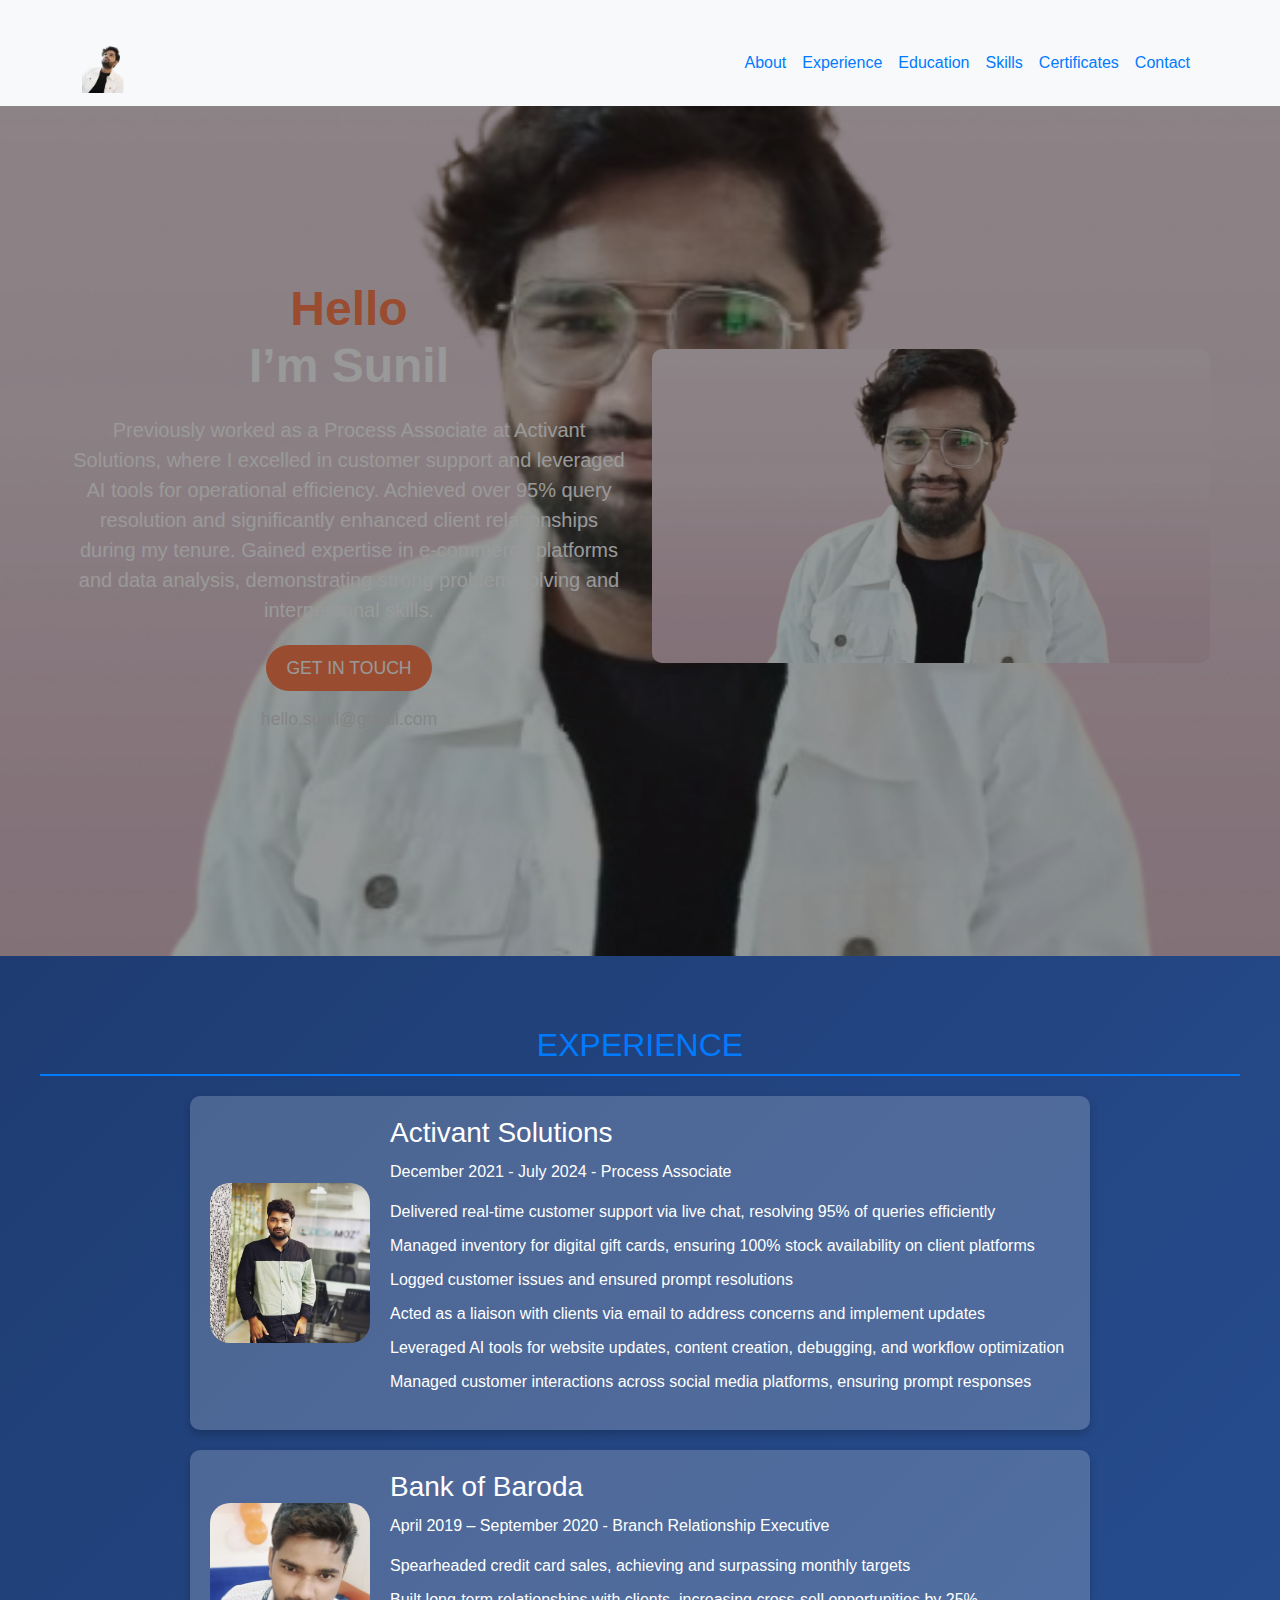
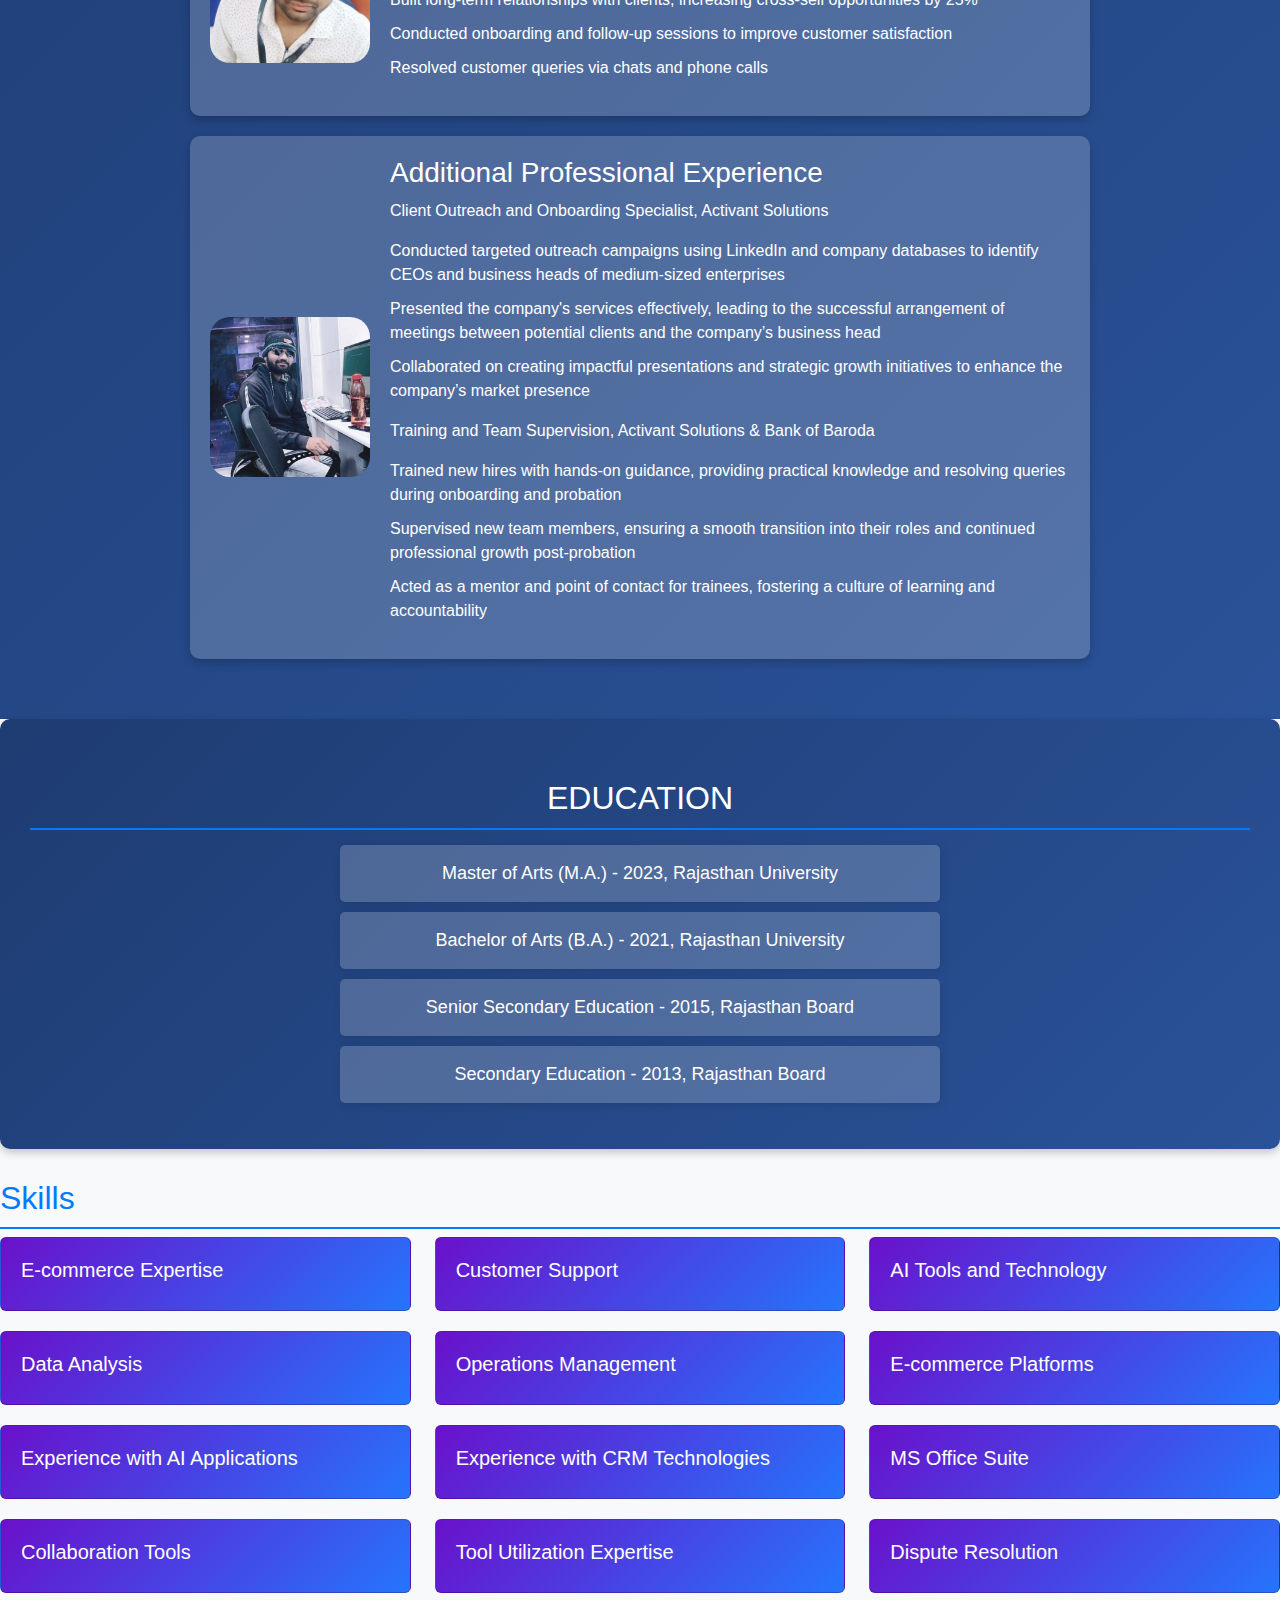
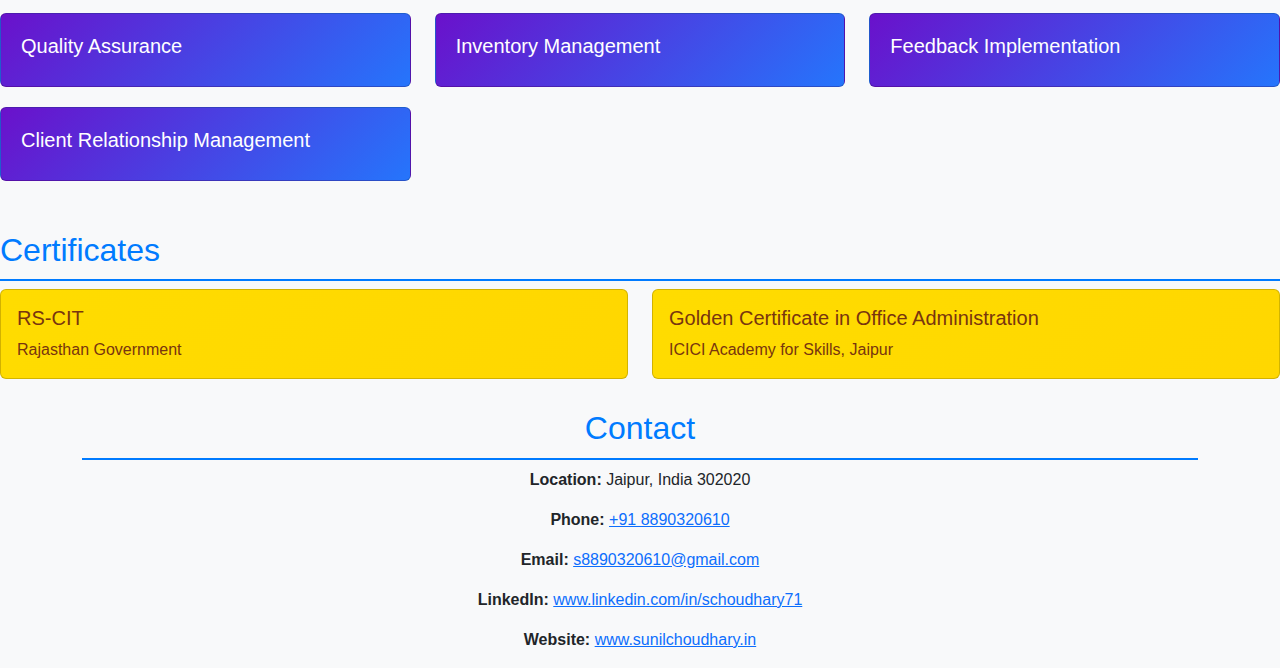
==== index.html @ ee16040c "Update index.html" ====
<!DOCTYPE html>
<html lang="en">
<head>
    <meta charset="UTF-8">
    <meta name="viewport" content="width=device-width, initial-scale=1.0">
    <title>Sunil Choudhary Portfolio</title>
     <link rel="shortcut icon" href="logo/profile-removebg-preview.png">
    <link href="https://cdn.jsdelivr.net/npm/bootstrap@5.1.3/dist/css/bootstrap.min.css" rel="stylesheet">
    <link rel="stylesheet" href="styles.css">
</head>
<body>
   <nav class="navbar navbar-expand-lg navbar-light bg-light fixed-top"> <div class="container"> 
       <a class="navbar-brand" href="#hero">
           <img src="logo/profile-removebg-preview.png" alt="Logo" width="50" height="50"></a>
       <button class="navbar-toggler" type="button" data-bs-toggle="collapse" data-bs-target="#navbarNav" aria-controls="navbarNav" aria-expanded="false" aria-label="Toggle navigation">
           <span class="navbar-toggler-icon"></span> </button>
       <div class="collapse navbar-collapse" id="navbarNav">
               <ul class="navbar-nav ms-auto"> 
               <li class="nav-item">
               <a class="nav-link" href="#hero">About</a></li> 
               <li class="nav-item">
                   <a class="nav-link" href="#experience">Experience</a></li> 
                   <li class="nav-item">
                       <a class="nav-link" href="#education">Education</a></li>
                   <li class="nav-item">
                   <a class="nav-link" href="#skills">Skills</a></li> 
                   <li class="nav-item"><a class="nav-link" href="#certificates">Certificates</a></li>
                   <li class="nav-item">
       <a class="nav-link" href="#contact">Contact</a></li> </ul> </div> </div> 
   </nav>
  <section id="hero" class="hero-section text-center">
    <div class="container-fluid hero-container">
        <div class="row align-items-center">
            <!-- Hero Text -->
            <div class="col-md-6 hero-text">
                <h1>Hello<br><span>I’m Sunil</span></h1>
                <p>
                    Previously worked as a Process Associate at Activant Solutions, where I excelled in customer support 
                    and leveraged AI tools for operational efficiency. Achieved over 95% query resolution and significantly 
                    enhanced client relationships during my tenure. Gained expertise in e-commerce platforms and data 
                    analysis, demonstrating strong problem-solving and interpersonal skills.
                </p>
                <a href="#contact" class="btn btn-primary">Get In Touch</a>
                <p class="hero-email">hello.sunil@gmail.com</p>
            </div>
            <!-- Hero Image -->
            <div class="col-md-6 hero-image">
                <img src="My Images/white_pressional__3_-changedbg.png" alt="Professional Image">
            </div>
        </div>
    </div>
</section>
      <section id="experience">
  <h2>Experience</h2>
  
  <div class="experience-item" id="experience-activant">
    <img src="My Images/deskmoz.jpg" alt="Activant Solutions" class="experience-img">
    <div class="experience-content">
      <h3>Activant Solutions</h3>
      <p>December 2021 - July 2024 - Process Associate</p>
      <ul>
        <li>Delivered real-time customer support via live chat, resolving 95% of queries efficiently</li>
        <li>Managed inventory for digital gift cards, ensuring 100% stock availability on client platforms</li>
        <li>Logged customer issues and ensured prompt resolutions</li>
        <li>Acted as a liaison with clients via email to address concerns and implement updates</li>
        <li>Leveraged AI tools for website updates, content creation, debugging, and workflow optimization</li>
        <li>Managed customer interactions across social media platforms, ensuring prompt responses</li>
      </ul>
    </div>
  </div>

  <div class="experience-item" id="experience-bob">
    <img src="My Images/Bob.jpg" alt="Bank of Baroda" class="experience-img">
    <div class="experience-content">
      <h3>Bank of Baroda</h3>
      <p>April 2019 – September 2020 - Branch Relationship Executive</p>
      <ul>
        <li>Spearheaded credit card sales, achieving and surpassing monthly targets</li>
        <li>Built long-term relationships with clients, increasing cross-sell opportunities by 25%</li>
        <li>Conducted onboarding and follow-up sessions to improve customer satisfaction</li>
        <li>Resolved customer queries via chats and phone calls</li>
      </ul>
    </div>
  </div>

  <div class="experience-item" id="experience-additional">
    <img src="My Images/bohemian.jpg" alt="Additional Professional Experience" class="experience-img">
    <div class="experience-content">
      <h3>Additional Professional Experience</h3>
      <p>Client Outreach and Onboarding Specialist, Activant Solutions</p>
      <ul>
        <li>Conducted targeted outreach campaigns using LinkedIn and company databases to identify CEOs and business heads of medium-sized enterprises</li>
        <li>Presented the company's services effectively, leading to the successful arrangement of meetings between potential clients and the company’s business head</li>
        <li>Collaborated on creating impactful presentations and strategic growth initiatives to enhance the company’s market presence</li>
      </ul>
      <p>Training and Team Supervision, Activant Solutions & Bank of Baroda</p>
      <ul>
        <li>Trained new hires with hands-on guidance, providing practical knowledge and resolving queries during onboarding and probation</li>
        <li>Supervised new team members, ensuring a smooth transition into their roles and continued professional growth post-probation</li>
        <li>Acted as a mentor and point of contact for trainees, fostering a culture of learning and accountability</li>
      </ul>
    </div>
  </div>

</section>

        <section id="education">
    <h2>Education</h2>
    <ul>
        <li>
            Master of Arts (M.A.) - 2023, Rajasthan University
            <span class="subjects">Subjects: English Literature</span>
        </li>
        <li>
            Bachelor of Arts (B.A.) - 2021, Rajasthan University
            <span class="subjects">Subjects: Political Science, Sociology, Philosophy</span>
        </li>
        <li>
            Senior Secondary Education - 2015, Rajasthan Board
            <span class="subjects">Subjects: History, Hindi Literature, Political Science</span>
        </li>
        <li>
            Secondary Education - 2013, Rajasthan Board
            <span class="subjects">Subjects: English Language, Hindi Language, English Grammar, Hindi Grammar, Sanskrit, Maths, Science, Political Science, Environmental Science</span>
        </li>
    </ul>
</section>

      <section id="skills">
    <h2>Skills</h2>
    <div class="row">
        <div class="col-lg-4 col-md-6 col-sm-12">
            <div class="card skill-card">
                <div class="card-body">
                    <h5 class="card-title">E-commerce Expertise</h5>
                    <p class="card-text">Experience optimizing product listings and handling transactions to boost sales and customer satisfaction.</p>
                </div>
            </div>
        </div>
        <div class="col-lg-4 col-md-6 col-sm-12">
            <div class="card skill-card">
                <div class="card-body">
                    <h5 class="card-title">Customer Support</h5>
                    <p class="card-text">Delivering real-time customer support via live chat, phone, and email, ensuring quick resolutions and high satisfaction.</p>
                </div>
            </div>
        </div>
        <div class="col-lg-4 col-md-6 col-sm-12">
            <div class="card skill-card">
                <div class="card-body">
                    <h5 class="card-title">AI Tools and Technology</h5>
                    <p class="card-text">Leveraging AI tools for website updates, content creation, debugging, and workflow optimization.</p>
                </div>
            </div>
        </div>
        <div class="col-lg-4 col-md-6 col-sm-12">
            <div class="card skill-card">
                <div class="card-body">
                    <h5 class="card-title">Data Analysis</h5>
                    <p class="card-text">Skilled in analyzing complex data sets to inform strategic decisions and optimize operations.</p>
                </div>
            </div>
        </div>
        <div class="col-lg-4 col-md-6 col-sm-12">
            <div class="card skill-card">
                <div class="card-body">
                    <h5 class="card-title">Operations Management</h5>
                    <p class="card-text">Expert in overseeing daily operations to ensure efficiency, quality, and compliance with standards.</p>
                </div>
            </div>
        </div>
        <div class="col-lg-4 col-md-6 col-sm-12">
            <div class="card skill-card">
                <div class="card-body">
                    <h5 class="card-title">E-commerce Platforms</h5>
                    <p class="card-text">Proficient in handling various e-commerce platforms and ensuring seamless online transactions.</p>
                </div>
            </div>
        </div>
        <div class="col-lg-4 col-md-6 col-sm-12">
            <div class="card skill-card">
                <div class="card-body">
                    <h5 class="card-title">Experience with AI Applications</h5>
                    <p class="card-text">Applying AI applications for improved efficiency in customer support and operations.</p>
                </div>
            </div>
        </div>
        <div class="col-lg-4 col-md-6 col-sm-12">
            <div class="card skill-card">
                <div class="card-body">
                    <h5 class="card-title">Experience with CRM Technologies</h5>
                    <p class="card-text">Managing customer relationships and tracking interactions using CRM software.</p>
                </div>
            </div>
        </div>
        <div class="col-lg-4 col-md-6 col-sm-12">
            <div class="card skill-card">
                <div class="card-body">
                    <h5 class="card-title">MS Office Suite</h5>
                    <p class="card-text">Proficient in Microsoft Office applications, including Excel, Word, PowerPoint, and Outlook.</p>
                </div>
            </div>
        </div>
        <div class="col-lg-4 col-md-6 col-sm-12">
            <div class="card skill-card">
                <div class="card-body">
                    <h5 class="card-title">Collaboration Tools</h5>
                    <p class="card-text">Experience using collaboration tools such as Slack, Microsoft Teams, and Google Workspace.</p>
                </div>
            </div>
        </div>
        <div class="col-lg-4 col-md-6 col-sm-12">
            <div class="card skill-card">
                <div class="card-body">
                    <h5 class="card-title">Tool Utilization Expertise</h5>
                    <p class="card-text">Adept at utilizing a variety of tools to streamline processes and improve productivity.</p>
                </div>
            </div>
        </div>
        <div class="col-lg-4 col-md-6 col-sm-12">
            <div class="card skill-card">
                <div class="card-body">
                    <h5 class="card-title">Dispute Resolution</h5>
                    <p class="card-text">Skilled in resolving disputes and ensuring customer satisfaction through effective communication and problem-solving.</p>
                </div>
            </div>
        </div>
        <div class="col-lg-4 col-md-6 col-sm-12">
            <div class="card skill-card">
                <div class="card-body">
                    <h5 class="card-title">Quality Assurance</h5>
                    <p class="card-text">Ensuring high quality in all deliverables and maintaining best-in-class standards.</p>
                </div>
            </div>
        </div>
        <div class="col-lg-4 col-md-6 col-sm-12">
            <div class="card skill-card">
                <div class="card-body">
                    <h5 class="card-title">Inventory Management</h5>
                    <p class="card-text">Managing inventory to ensure stock availability and efficient supply chain operation.</p>
                </div>
            </div>
        </div>
         <div class="col-lg-4 col-md-6 col-sm-12">
            <div class="card skill-card">
                <div class="card-body">
                    <h5 class="card-title">Feedback Implementation</h5>
                    <p class="card-text">Effectively implementing feedback to improve processes and customer experiences.</p>
                </div>
            </div>
        </div>
         <div class="col-lg-4 col-md-6 col-sm-12">
            <div class="card skill-card">
                <div class="card-body">
                    <h5 class="card-title">Client Relationship Management</h5>
                    <p class="card-text">Building and maintaining strong client relationships to drive customer loyalty and business success.</p>
                </div>
            </div>
        </div>
    </div>
</section>

       <section id="certificates">
    <h2>Certificates</h2>
    <div class="row">
        <div class="col-lg-6 col-md-12 col-sm-12">
            <div class="card certificate-card">
                <div class="card-body">
                    <h5 class="card-title">RS-CIT</h5>
                    <p class="card-text">Rajasthan Government</p>
                </div>
            </div>
        </div>
        <div class="col-lg-6 col-md-12 col-sm-12">
            <div class="card certificate-card">
                <div class="card-body">
                    <h5 class="card-title">Golden Certificate in Office Administration</h5>
                    <p class="card-text">ICICI Academy for Skills, Jaipur</p>
                </div>
            </div>
        </div>
        <!-- Add more certificate cards if needed -->
    </div>
</section>

        <section id="contact" class="contact-section">
    <div class="container text-center">
        <h2>Contact</h2>
        <div class="contact-info">
            <p><strong>Location:</strong> Jaipur, India 302020</p>
            <p><strong>Phone:</strong> <a href="tel:+918890320610">+91 8890320610</a></p>
            <p><strong>Email:</strong> <a href="mailto:s8890320610@gmail.com">s8890320610@gmail.com</a></p>
            <p><strong>LinkedIn:</strong> <a href="https://www.linkedin.com/in/schoudhary71" target="_blank">www.linkedin.com/in/schoudhary71</a></p>
            <p><strong>Website:</strong> <a href="https://www.sunilchoudhary.in" target="_blank">www.sunilchoudhary.in</a></p>
        </div>
    </div>
</section>
    </div>

    <script src="https://cdn.jsdelivr.net/npm/bootstrap@5.1.3/dist/js/bootstrap.bundle.min.js"></script>
    <script src="script.js"></script>
</body>
</html>
---- styles.css ----
body {
    padding-top: 56px;
    font-family: 'Arial', sans-serif;
    background-color: #f8f9fa;
}
.container {
    margin-top: 30px;
}
h2 {
    color: #007bff;
    margin-top: 30px;
    border-bottom: 2px solid #007bff;
    padding-bottom: 10px;
}
ul {
    list-style-type: none;
    padding: 0;
}
li {
    margin-bottom: 10px;
}
nav a.nav-link {
    color: #007bff;
}
nav a.nav-link.active {
    font-weight: bold;
}

/* Hero Section Styling */
#hero {
    background: url("My Images/white_pressional__3_-changedbg.png") no-repeat center center/cover;
    padding: 60px 20px;
    text-align: center;
    position: relative;
}

/* Overlay for Contrast */
#hero::before {
    content: "";
    position: absolute;
    top: 0;
    left: 0;
    width: 100%;
    height: 100%;
    background: rgba(0, 0, 0, 0.4); /* Semi-transparent dark overlay */
}

/* Hero Section */
.hero-section {
    height: 100vh;
    display: flex;
    align-items: center;
    background: linear-gradient(to bottom, rgba(0, 0, 0, 0.7), rgba(0, 0, 0, 0.7)), url('background-image.jpg');
    background-size: cover;
    color: #ffffff;
}

.hero-container {
    padding: 0 50px;
}

.hero-text h1 {
    font-size: 3.5em;
    font-weight: bold;
    line-height: 1.2;
    color: #ff7f50;
}

.hero-text h1 span {
    color: #ffffff;
}

.hero-text p {
    font-size: 1.2em;
    margin: 20px 0;
    color: #ffffff;
}

.hero-text .btn {
    background-color: #ff7f50;
    border: none;
    padding: 10px 20px;
    font-size: 1.1em;
    color: #ffffff;
    border-radius: 30px;
    margin-top: 20px;
    text-transform: uppercase;
    transition: background-color 0.3s ease;
}

.hero-text .btn:hover {
    background-color: #ffffff;
    color: #ff7f50;
}

.hero-text .hero-email {
    margin-top: 15px;
    font-size: 1.1em;
    color: #ddd;
}

.hero-image img {
    max-width: 100%;
    border-radius: 10px;
}

@media (max-width: 768px) {
    .hero-section {
        text-align: center;
        height: auto;
        padding: 50px 20px;
    }

    .hero-text h1 {
        font-size: 2.5em;
    }

    .hero-text p {
        font-size: 1em;
    }

    .hero-image img {
        margin-top: 20px;
        width: 70%;
    }
}


.skill-card {
    background: linear-gradient(135deg, #6a11cb 0%, #2575fc 100%);
    color: white;
    margin-bottom: 20px;
    transition: transform 0.3s, box-shadow 0.3s;
    position: relative;
    overflow: hidden;
}
.skill-card { background: linear-gradient(135deg, #6a11cb 0%, #2575fc 100%); color: white; margin-bottom: 20px; transition: transform 0.3s, box-shadow 0.3s; } 
.skill-card .card-body { padding: 20px; } 
.skill-card:hover { transform: scale(1.05); box-shadow: 0 10px 20px rgba(0, 0, 0, 0.2); } 
.skill-card .card-text { display: none; margin-top: 10px; font-size: 0.9rem; } 
.skill-card:hover .card-text { display: block;
}
/* Rest of your styles remain the same */ 
.hero-section { background: linear-gradient(135deg, #34d058 0%, #1A1A1D 80%); padding: 100px 0; text-align: center; color: white; } 
.hero-section h1 { font-size: 3rem; margin-bottom: 20px; }
.hero-section p { font-size: 1.25rem; max-width: 700px; margin: 0 auto; }

/* Rest of your styles remain the same */ 
.certificate-card { background: linear-gradient(135deg, #FFDC00 0%, #FFD700 100%);
color: #78350F; 
}
/* Royal color */
margin-bottom: 20px; transition: transform 0.3s, box-shadow 0.3s; position: relative; overflow: hidden; } 
.certificate-card .card-body { padding: 20px; } 
.certificate-card:hover { transform: scale(1.05); box-shadow: 0 10px 20px rgba(0, 0, 0, 0.2);

.contact-section { background-color: #ffffff; padding: 60px 0; }
.contact-section h2 { text-align: center; font-size: 2.5rem; margin-bottom: 40px; color: #007bff; } 
.contact-info p { font-size: 1.25rem; margin: 10px 0; } 
.contact-info a { color: #007bff; text-decoration: none; transition: color 0.3s; } 
.contact-info a:hover { color:#0056b3;
}
} 
/* Experience Section */
#experience {
    padding: 40px;
    background: linear-gradient(135deg, #1e3c72, #2a5298);
    color: white;
    text-align: center;
}

#experience h2 {
    text-transform: uppercase;
    margin-bottom: 20px;
}

/* Experience Item */
.experience-item {
    display: flex;
    align-items: center;
    background: rgba(255, 255, 255, 0.2);
    border-radius: 10px;
    margin: 20px auto;
    padding: 20px;
    max-width: 900px;
    box-shadow: 0 4px 8px rgba(0, 0, 0, 0.2);
    transition: transform 0.3s ease-in-out;
}

/* Hover Effect */
.experience-item:hover {
    transform: scale(1.05);
}

/* Rounded Square Images */
.experience-img {
    width: 160px;
    height: 160px;
    border-radius: 20px;  /* Makes the square slightly rounded */
    margin-right: 20px;
    object-fit: cover;
    flex-shrink: 0; /* Ensures image size remains fixed */
}

/* Experience Content */
.experience-content {
    text-align: left;
    flex: 1;
}

/* Experience Titles */
.experience-content h3 {
    color: white;
    margin-bottom: 10px;
}

/* Responsive Design */
@media (max-width: 768px) {
    .experience-item {
        flex-direction: column;
        text-align: center;
    }

    .experience-img {
        margin: 0 auto 15px;
        width: 140px;
        height: 140px;
    }
}



/* Education Section Styling */
#education {
    background: linear-gradient(135deg, #1e3c72, #2a5298); /* Blueish Gradient */
    padding: 30px;
    border-radius: 10px;
    box-shadow: 0 4px 8px rgba(0, 0, 0, 0.2);
    text-align: center;
    color: white; /* Ensures text is readable */
}

#education h2 {
    font-family: 'Arial', sans-serif;
    text-transform: uppercase;
    margin-bottom: 15px;
    color: #ffffff; /* White text */
}

#education ul {
    list-style: none;
    padding: 0;
}

#education li {
    font-size: 18px;
    padding: 15px;
    background: rgba(255, 255, 255, 0.2); /* Semi-transparent background */
    margin: 10px auto;
    border-radius: 5px;
    box-shadow: 2px 2px 10px rgba(0, 0, 0, 0.1);
    transition: transform 0.3s ease-in-out, background 0.3s ease-in-out;
    max-width: 600px;
    position: relative;
    color: white; /* Ensures text is visible */
}

/* Hover Effect */
#education li:hover {
    transform: scale(1.05);
    background: rgba(255, 255, 255, 0.3);
}

/* Hidden Subjects */
.subjects {
    font-size: 14px;
    color: #e0e0e0;
    margin-top: 8px;
    display: none;
    opacity: 0;
    transition: opacity 0.3s ease-in-out;
}

/* Show Subjects on Hover */
#education li:hover .subjects {
    display: block;
    opacity: 1;
}
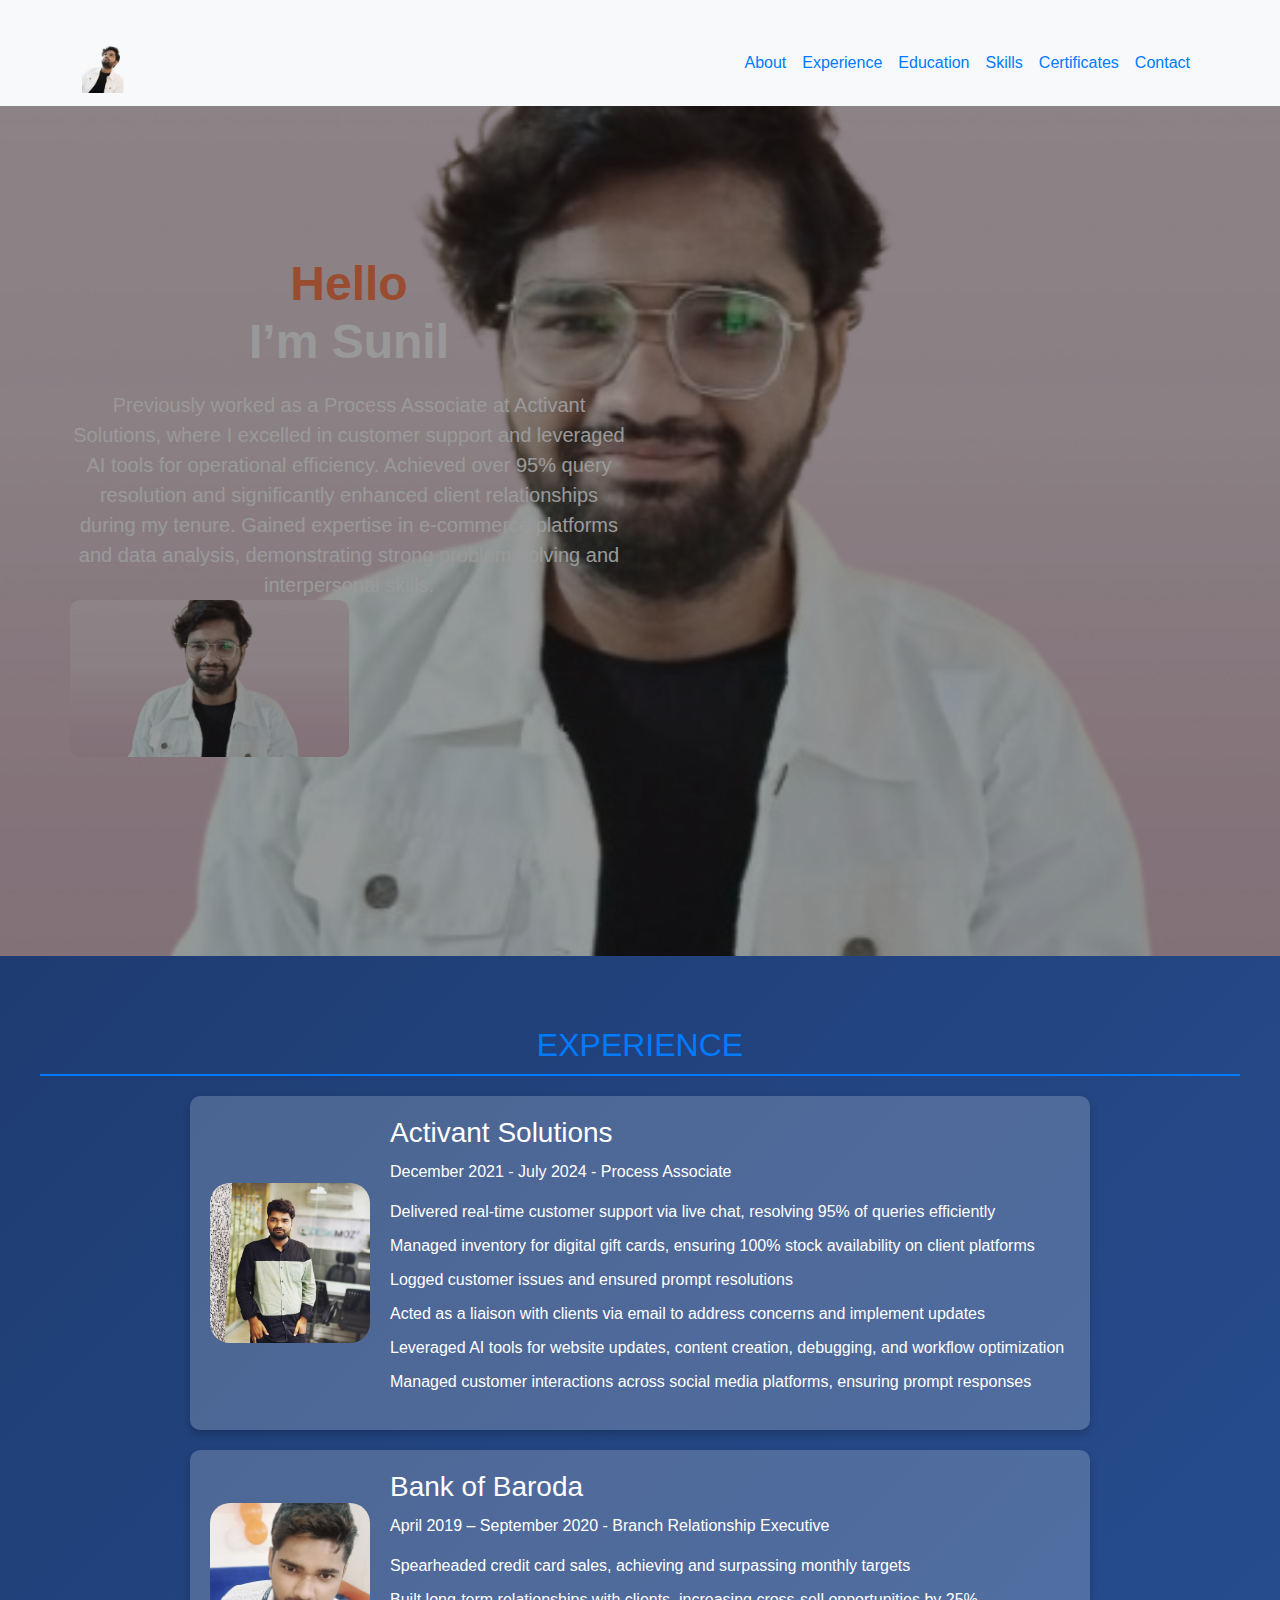
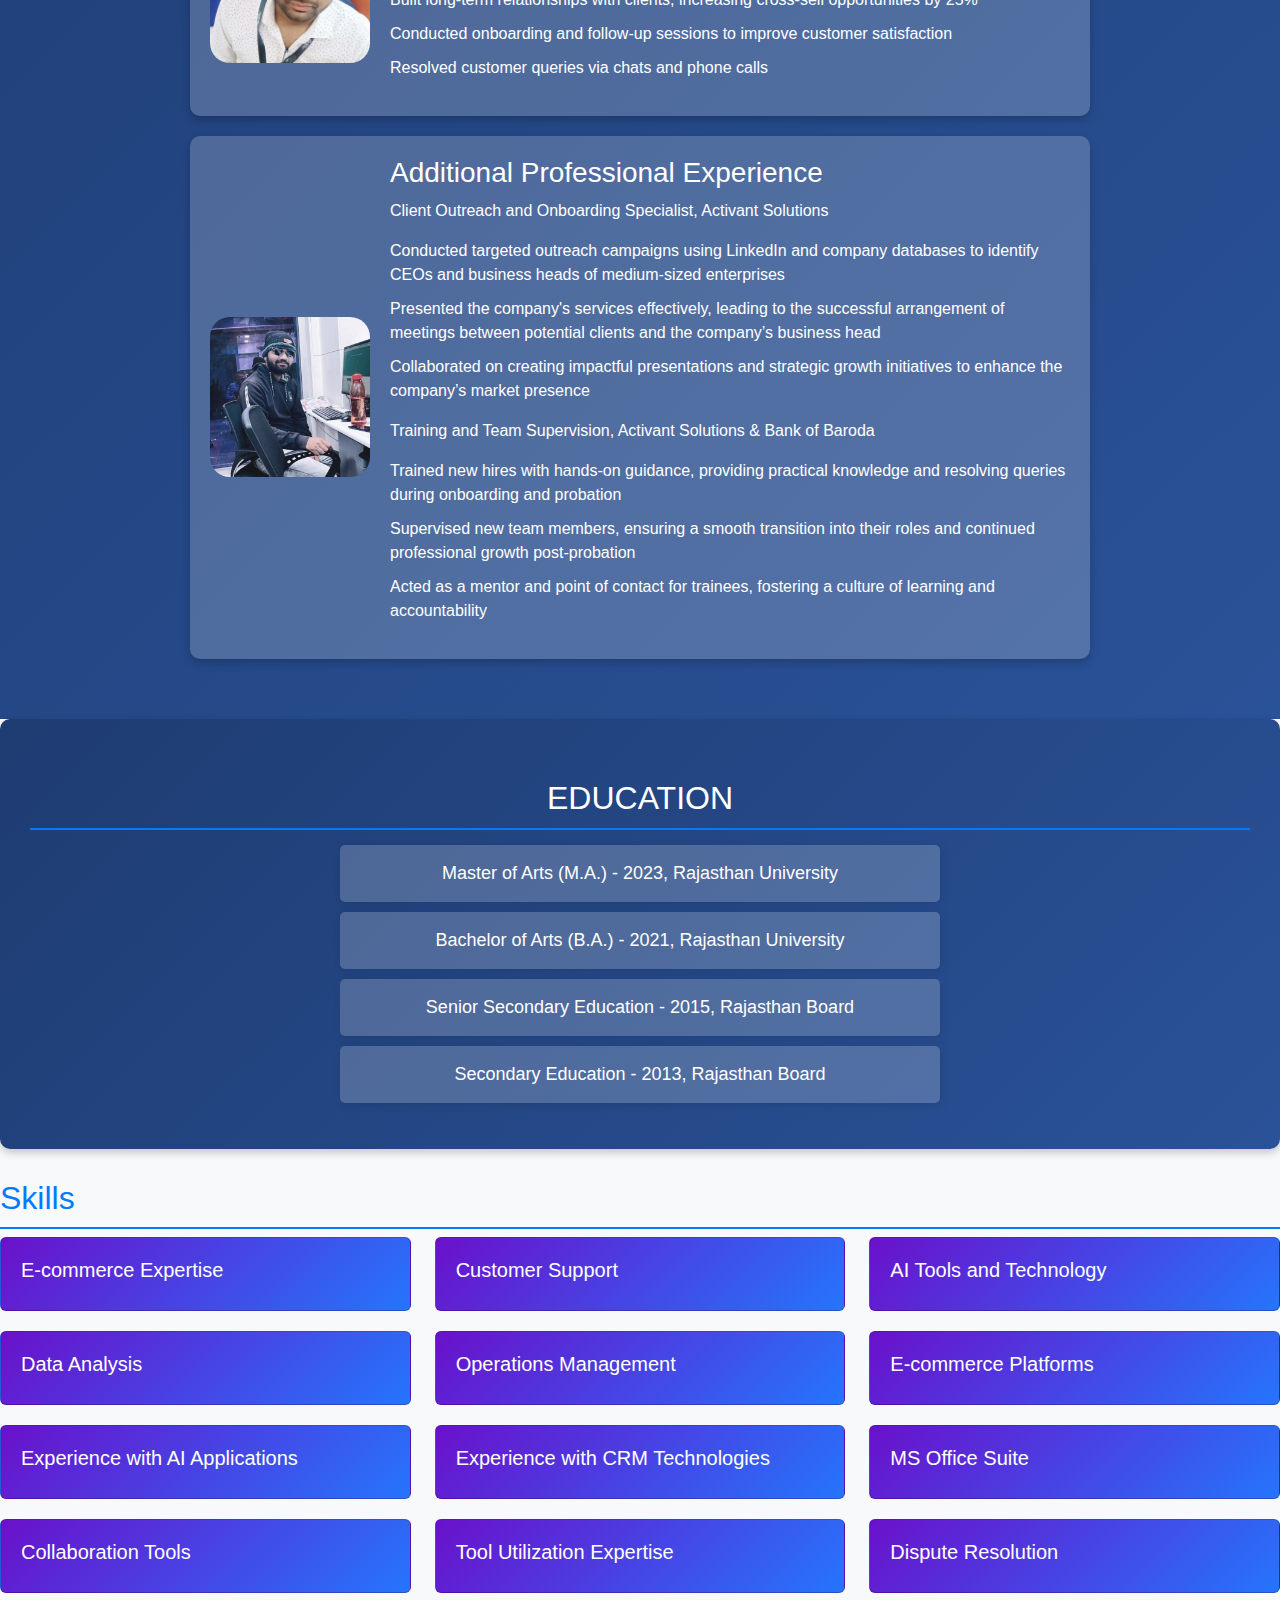
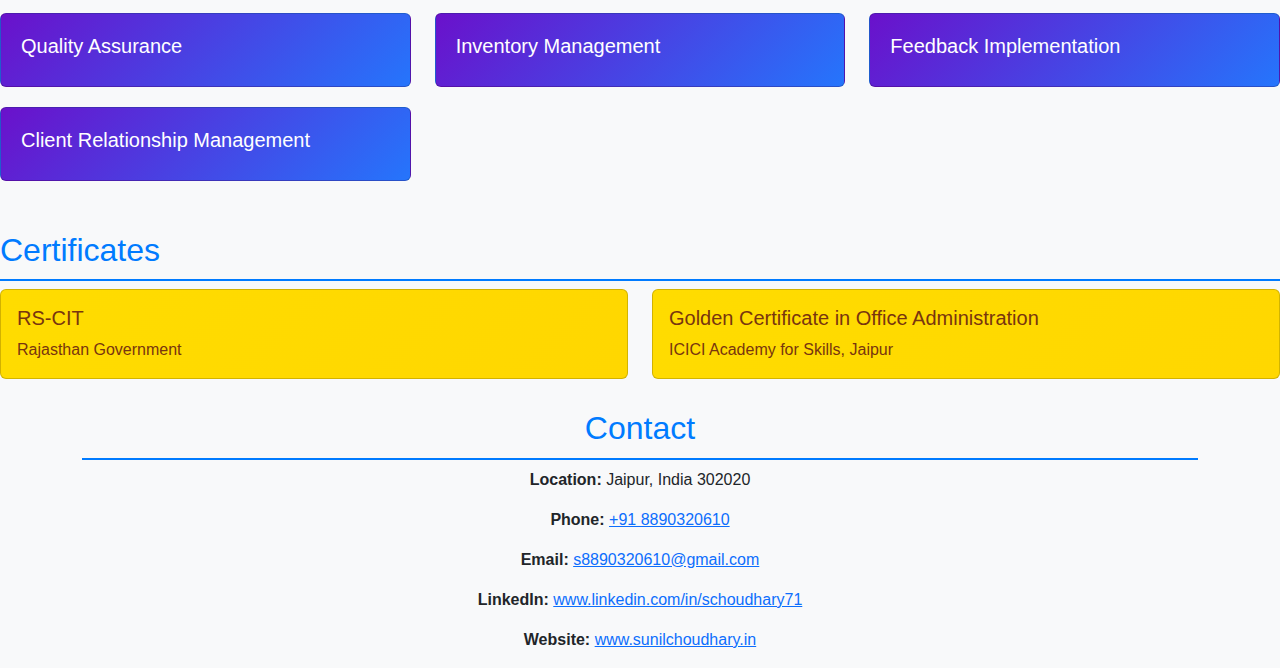
==== commit a02f7f07: "Update index.html" ====
--- a/index.html
+++ b/index.html
@@ -40,9 +40,7 @@
                     enhanced client relationships during my tenure. Gained expertise in e-commerce platforms and data 
                     analysis, demonstrating strong problem-solving and interpersonal skills.
                 </p>
-                <a href="#contact" class="btn btn-primary">Get In Touch</a>
-                <p class="hero-email">hello.sunil@gmail.com</p>
-            </div>
+                
             <!-- Hero Image -->
             <div class="col-md-6 hero-image">
                 <img src="My Images/white_pressional__3_-changedbg.png" alt="Professional Image">
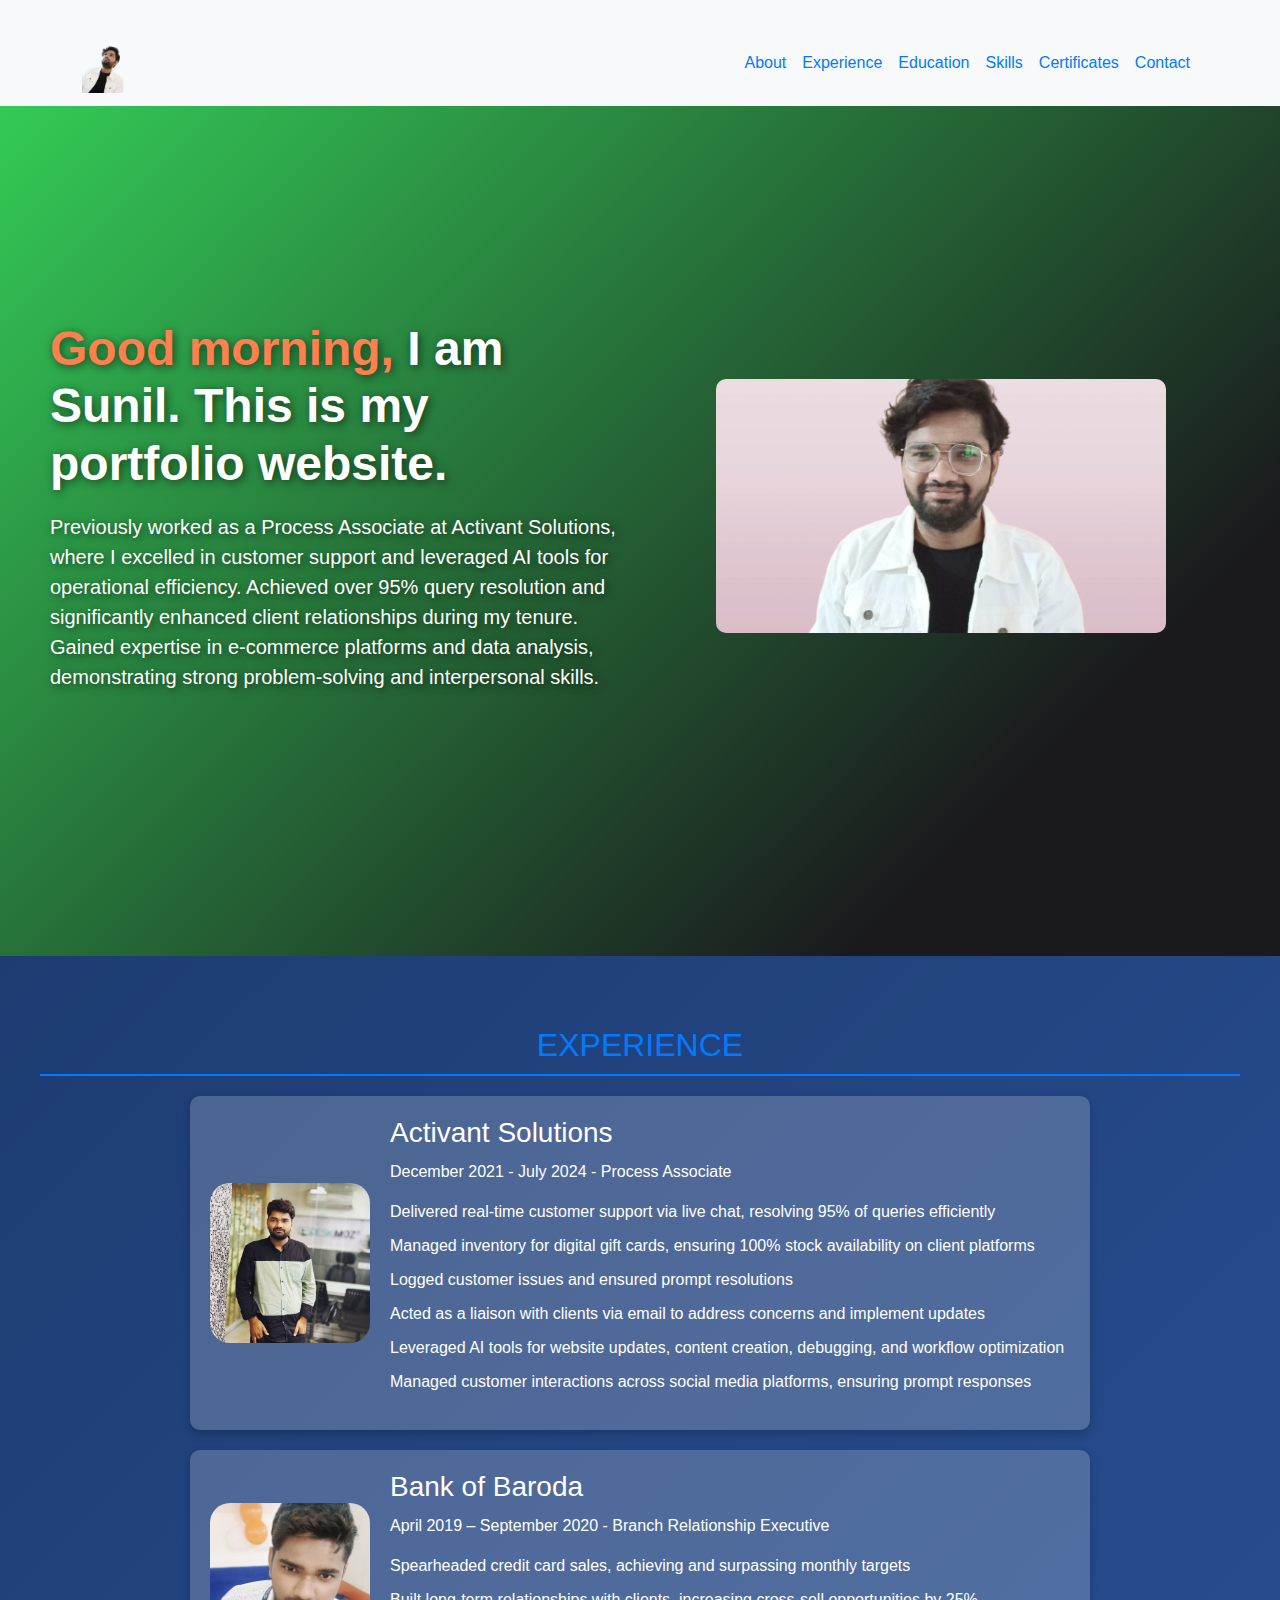
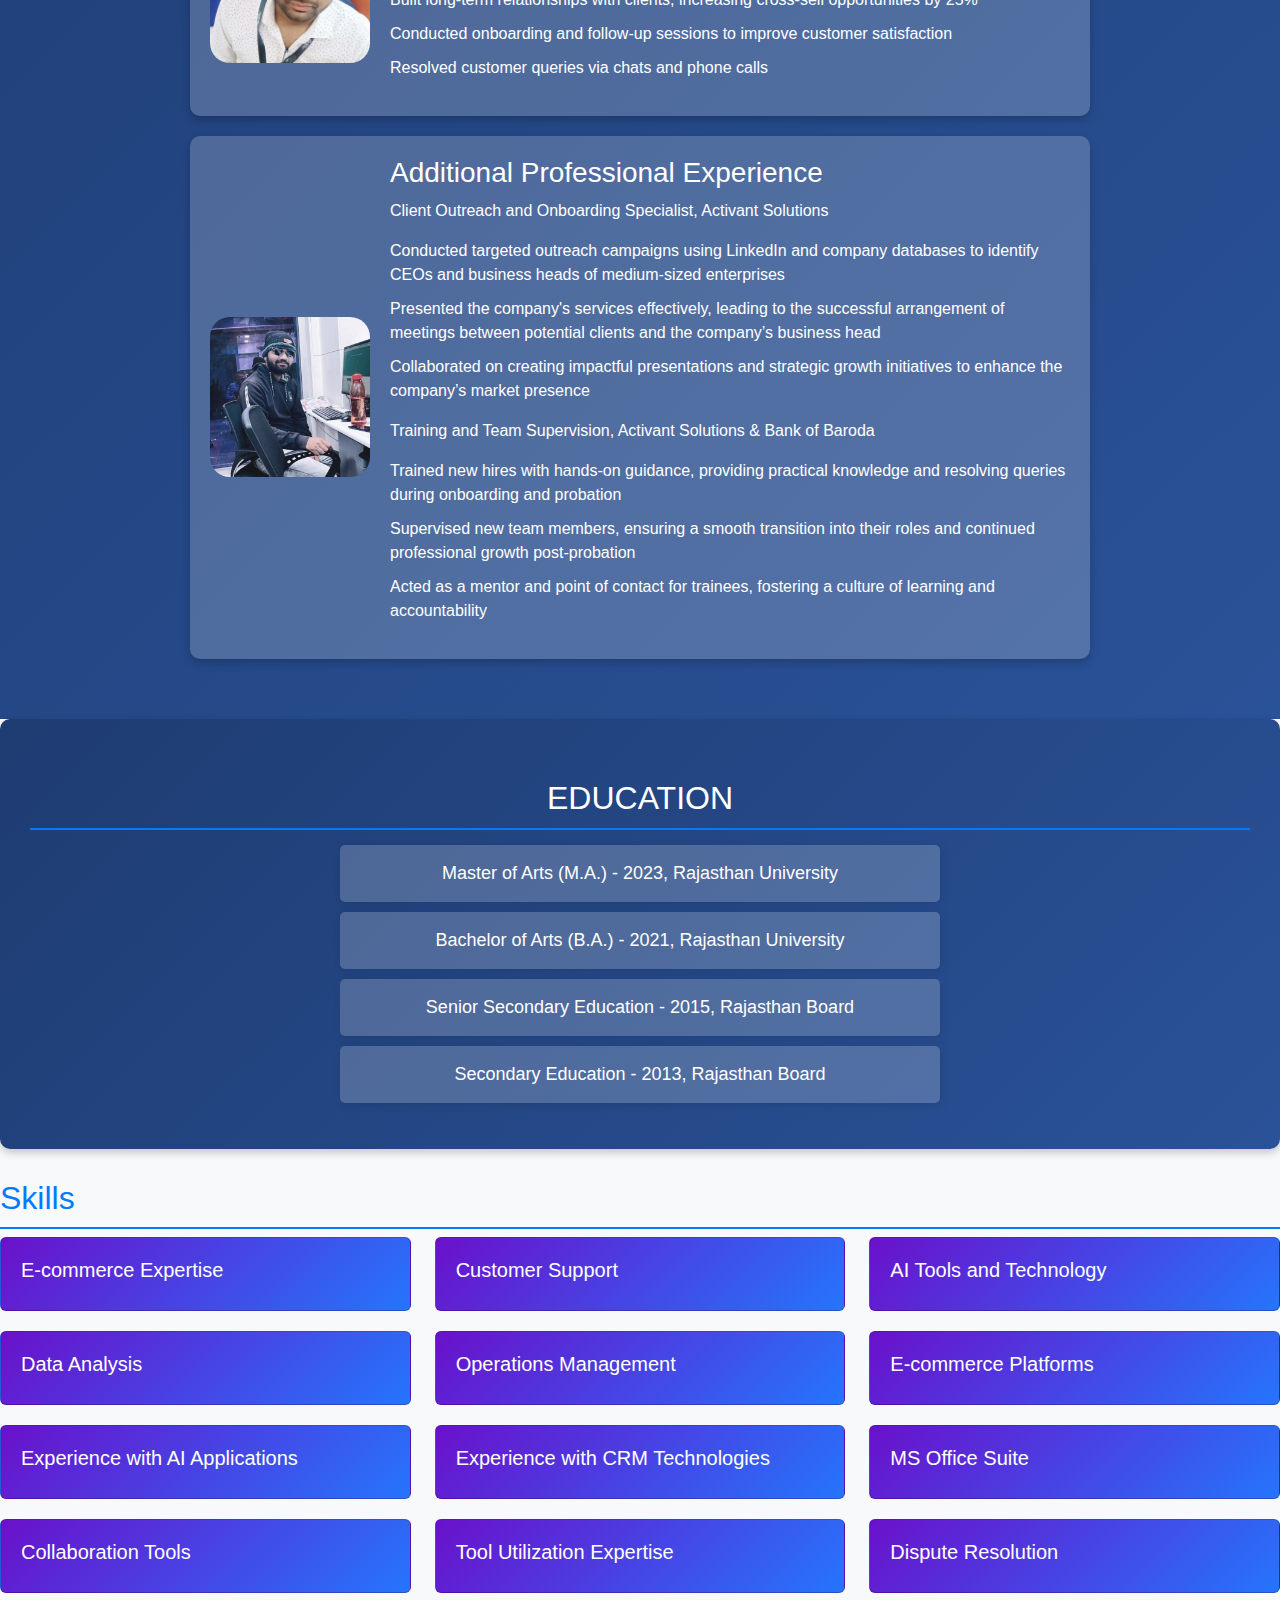
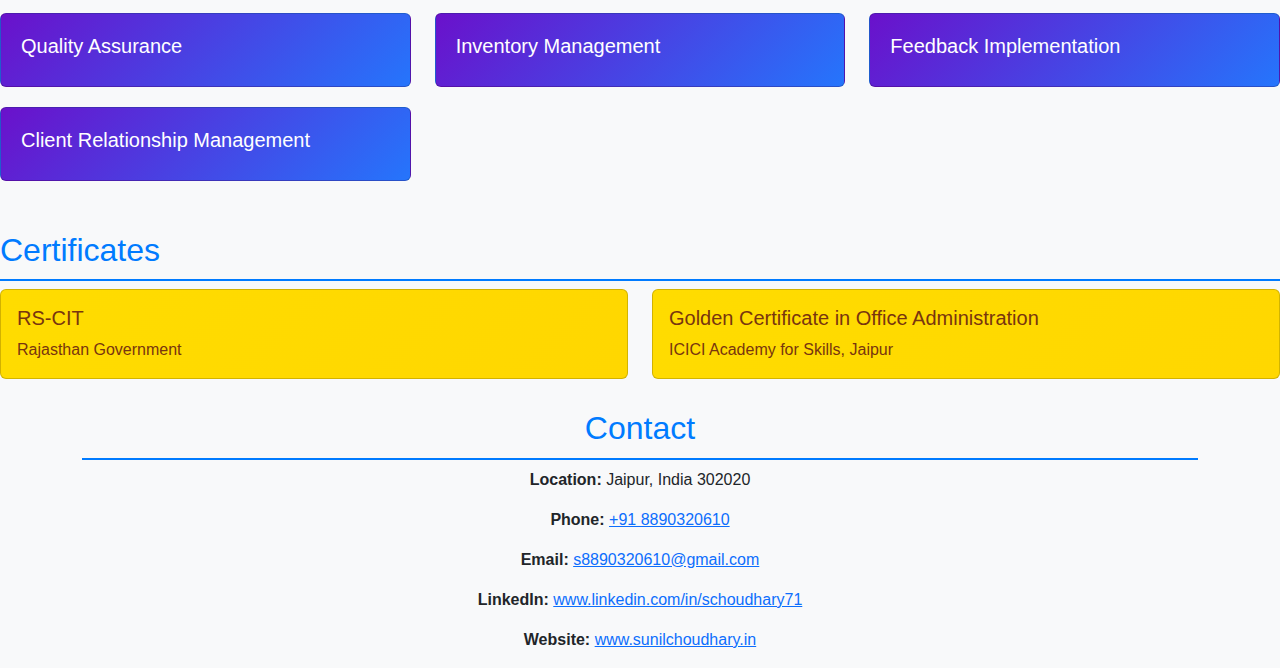
==== commit 77120e0a: "Update index.html" ====
--- a/index.html
+++ b/index.html
@@ -33,21 +33,23 @@
         <div class="row align-items-center">
             <!-- Hero Text -->
             <div class="col-md-6 hero-text">
-                <h1>Hello<br><span>I’m Sunil</span></h1>
+                <h1><span id="dynamic-greeting"></span> I am Sunil. This is my portfolio website.</h1>
                 <p>
                     Previously worked as a Process Associate at Activant Solutions, where I excelled in customer support 
                     and leveraged AI tools for operational efficiency. Achieved over 95% query resolution and significantly 
                     enhanced client relationships during my tenure. Gained expertise in e-commerce platforms and data 
                     analysis, demonstrating strong problem-solving and interpersonal skills.
                 </p>
-                
+            </div>
+
             <!-- Hero Image -->
-            <div class="col-md-6 hero-image">
-                <img src="My Images/white_pressional__3_-changedbg.png" alt="Professional Image">
-            </div>
-        </div>
-    </div>
-</section>
+            <div class="col-md-6 hero-image text-center">
+                <img src="My Images/white_pressional__3_-changedbg.png" alt="Professional Image" class="hero-img">
+            </div>
+        </div>
+    </div>
+</section>
+
       <section id="experience">
   <h2>Experience</h2>
   
--- a/styles.css
+++ b/styles.css
@@ -26,84 +26,63 @@
     font-weight: bold;
 }
 
-/* Hero Section Styling */
-#hero {
-    background: url("My Images/white_pressional__3_-changedbg.png") no-repeat center center/cover;
-    padding: 60px 20px;
-    text-align: center;
-    position: relative;
-}
-
-/* Overlay for Contrast */
-#hero::before {
-    content: "";
-    position: absolute;
-    top: 0;
-    left: 0;
-    width: 100%;
-    height: 100%;
-    background: rgba(0, 0, 0, 0.4); /* Semi-transparent dark overlay */
-}
 
 /* Hero Section */
 .hero-section {
     height: 100vh;
     display: flex;
     align-items: center;
-    background: linear-gradient(to bottom, rgba(0, 0, 0, 0.7), rgba(0, 0, 0, 0.7)), url('background-image.jpg');
-    background-size: cover;
+    justify-content: center;
+    background: linear-gradient(135deg, #00c6ff, #0072ff, #ff7f50);
     color: #ffffff;
+    padding-top: 80px;
+    position: relative;
+    box-sizing: border-box;
 }
 
 .hero-container {
     padding: 0 50px;
+}
+
+.hero-text {
+    text-align: left;
 }
 
 .hero-text h1 {
     font-size: 3.5em;
     font-weight: bold;
     line-height: 1.2;
+    color: #ffffff;
+    text-shadow: 2px 2px 10px rgba(0, 0, 0, 0.6);
+}
+
+.hero-text h1 span {
     color: #ff7f50;
-}
-
-.hero-text h1 span {
-    color: #ffffff;
 }
 
 .hero-text p {
     font-size: 1.2em;
     margin: 20px 0;
     color: #ffffff;
-}
-
-.hero-text .btn {
-    background-color: #ff7f50;
-    border: none;
-    padding: 10px 20px;
-    font-size: 1.1em;
-    color: #ffffff;
-    border-radius: 30px;
-    margin-top: 20px;
-    text-transform: uppercase;
-    transition: background-color 0.3s ease;
-}
-
-.hero-text .btn:hover {
-    background-color: #ffffff;
-    color: #ff7f50;
-}
-
-.hero-text .hero-email {
-    margin-top: 15px;
-    font-size: 1.1em;
-    color: #ddd;
-}
-
-.hero-image img {
-    max-width: 100%;
+    text-shadow: 2px 2px 8px rgba(0, 0, 0, 0.6);
+}
+
+/* Hero Image */
+.hero-image {
+    display: flex;
+    justify-content: center;
+    align-items: center; /* Ensures vertical alignment */
+}
+
+.hero-img {
+    width: 100%;
+    max-width: 450px; /* Adjusts to match text height */
+    height: auto;
+    object-fit: contain; /* Ensures the image scales properly */
     border-radius: 10px;
 }
 
+/* Responsive Design */
 @media (max-width: 768px) {
     .hero-section {
         text-align: center;
@@ -111,6 +90,10 @@
         padding: 50px 20px;
     }
 
+    .hero-text {
+        text-align: center;
+    }
+
     .hero-text h1 {
         font-size: 2.5em;
     }
@@ -119,8 +102,11 @@
         font-size: 1em;
     }
 
-    .hero-image img {
+    .hero-image {
         margin-top: 20px;
+    }
+
+    .hero-img {
         width: 70%;
     }
 }
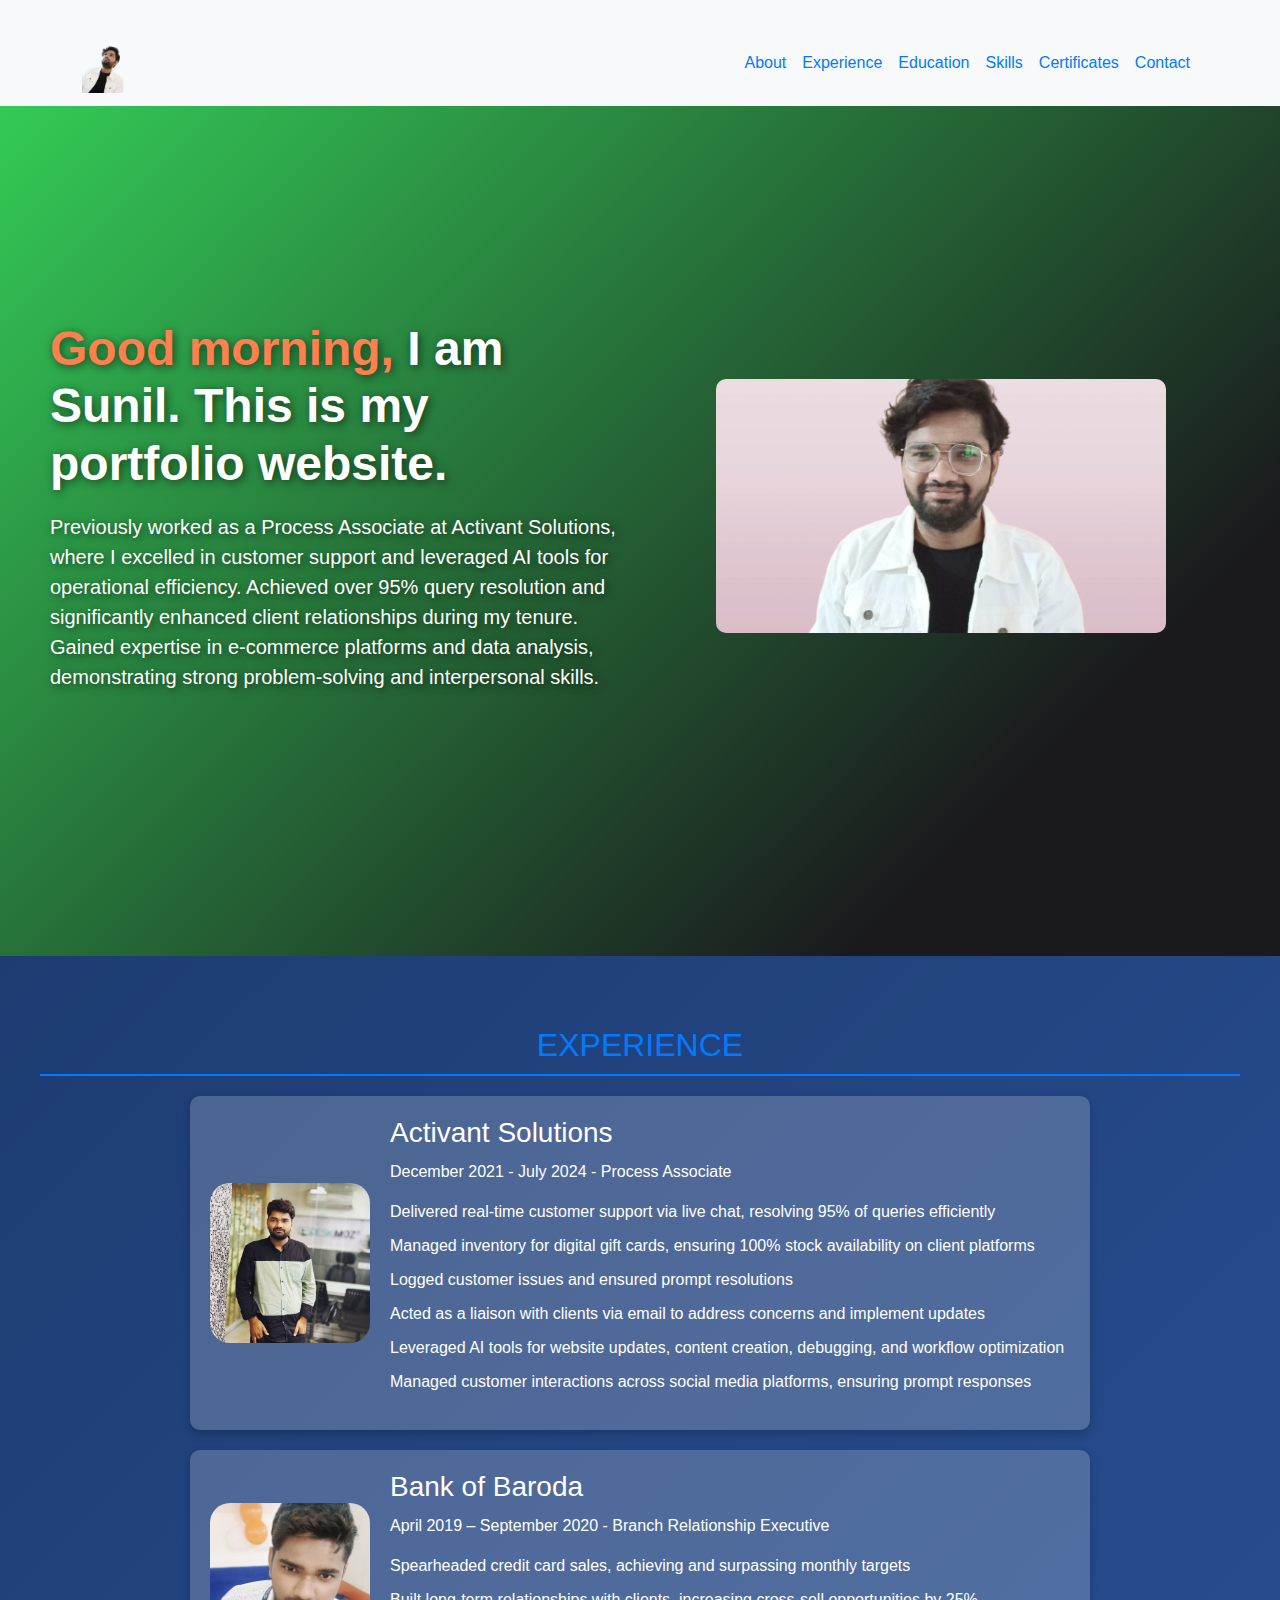
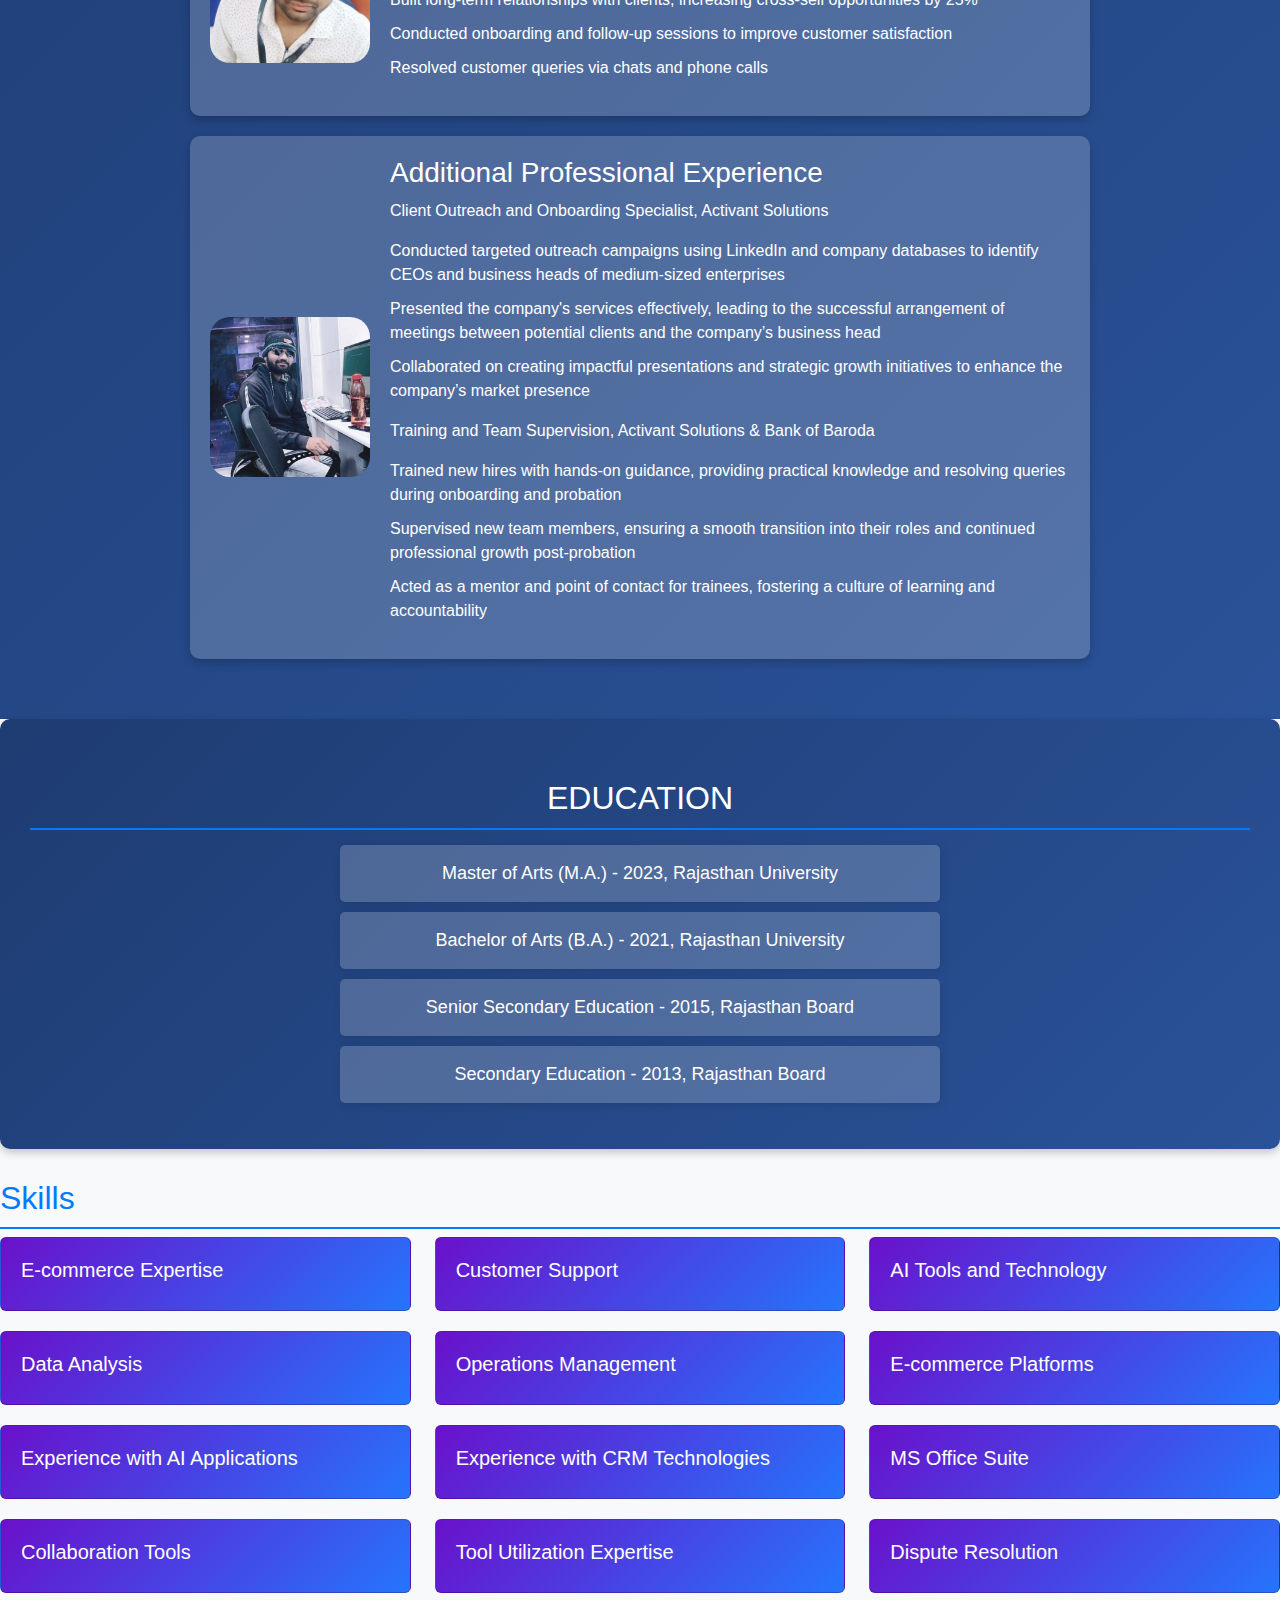
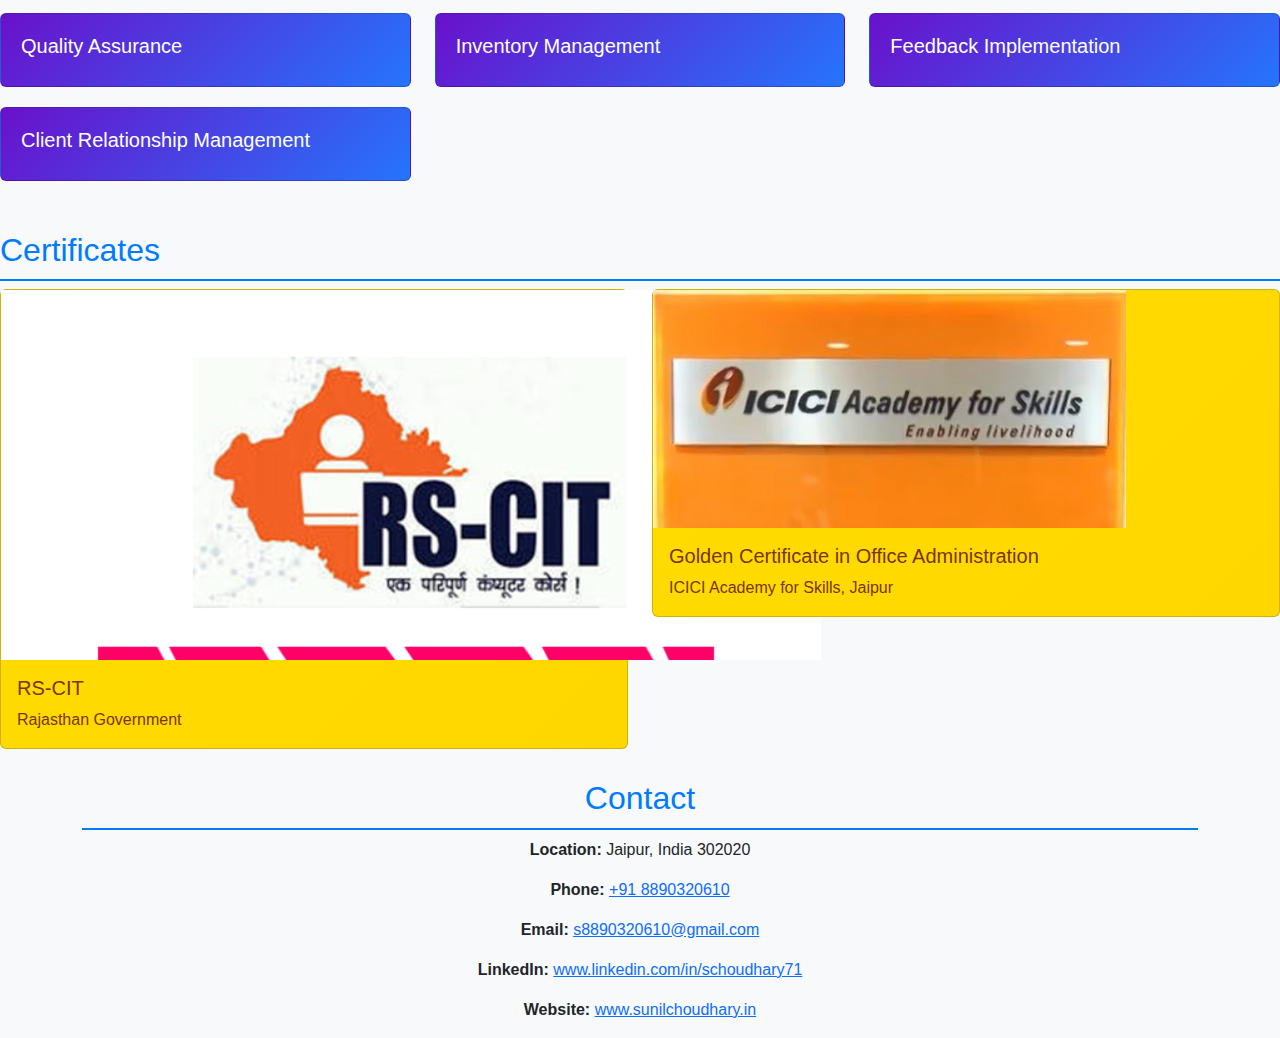
==== commit 7020df24: "Update index.html" ====
--- a/index.html
+++ b/index.html
@@ -260,26 +260,34 @@
     </div>
 </section>
 
-       <section id="certificates">
+     <section id="certificates">
     <h2>Certificates</h2>
     <div class="row">
+        <!-- RS-CIT Certificate -->
         <div class="col-lg-6 col-md-12 col-sm-12">
             <div class="card certificate-card">
+                <div class="certificate-image">
+                    <img src="assets/Screenshot 2025-01-04 180401.png" alt="RS-CIT Certificate">
+                </div>
                 <div class="card-body">
                     <h5 class="card-title">RS-CIT</h5>
                     <p class="card-text">Rajasthan Government</p>
                 </div>
             </div>
         </div>
+        
+        <!-- Golden Certificate -->
         <div class="col-lg-6 col-md-12 col-sm-12">
             <div class="card certificate-card">
+                <div class="certificate-image">
+                    <img src="assets/Screenshot 2025-01-04 175628.png" alt="Golden Certificate">
+                </div>
                 <div class="card-body">
                     <h5 class="card-title">Golden Certificate in Office Administration</h5>
                     <p class="card-text">ICICI Academy for Skills, Jaipur</p>
                 </div>
             </div>
         </div>
-        <!-- Add more certificate cards if needed -->
     </div>
 </section>
 
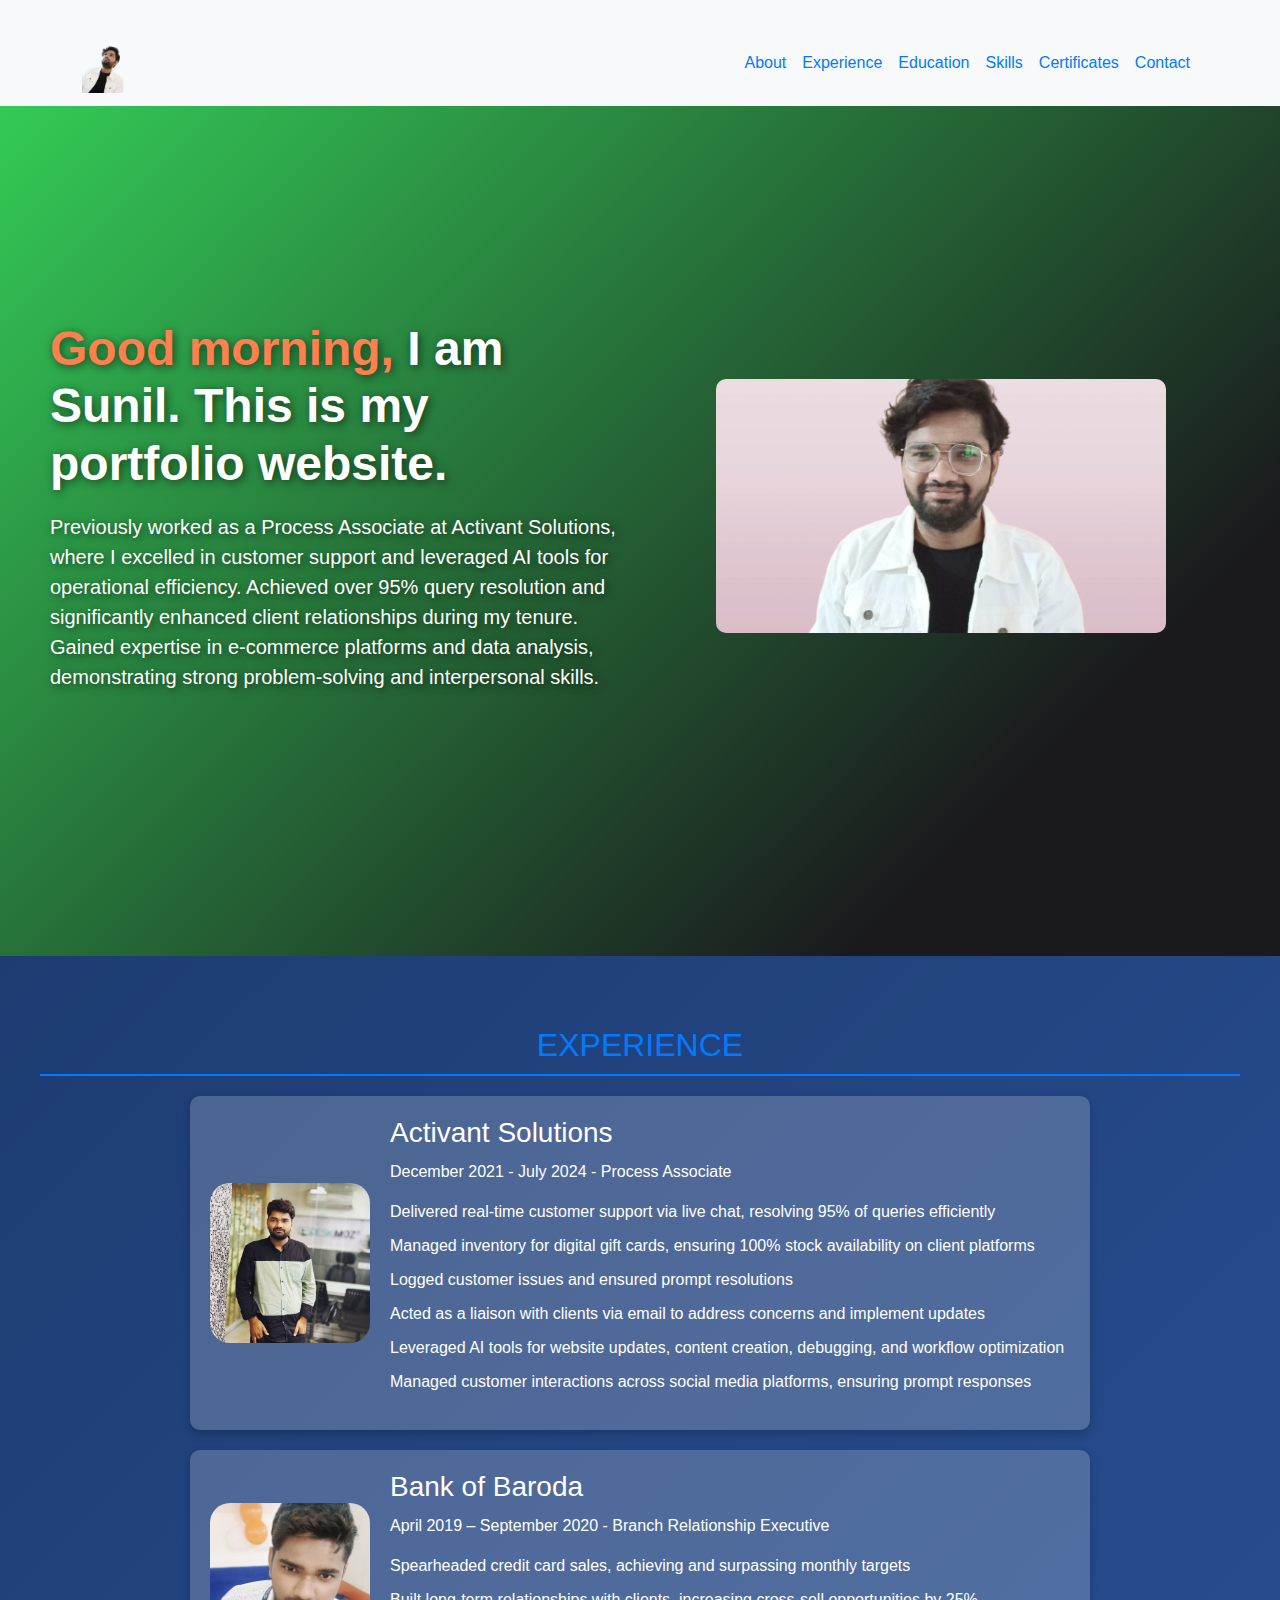
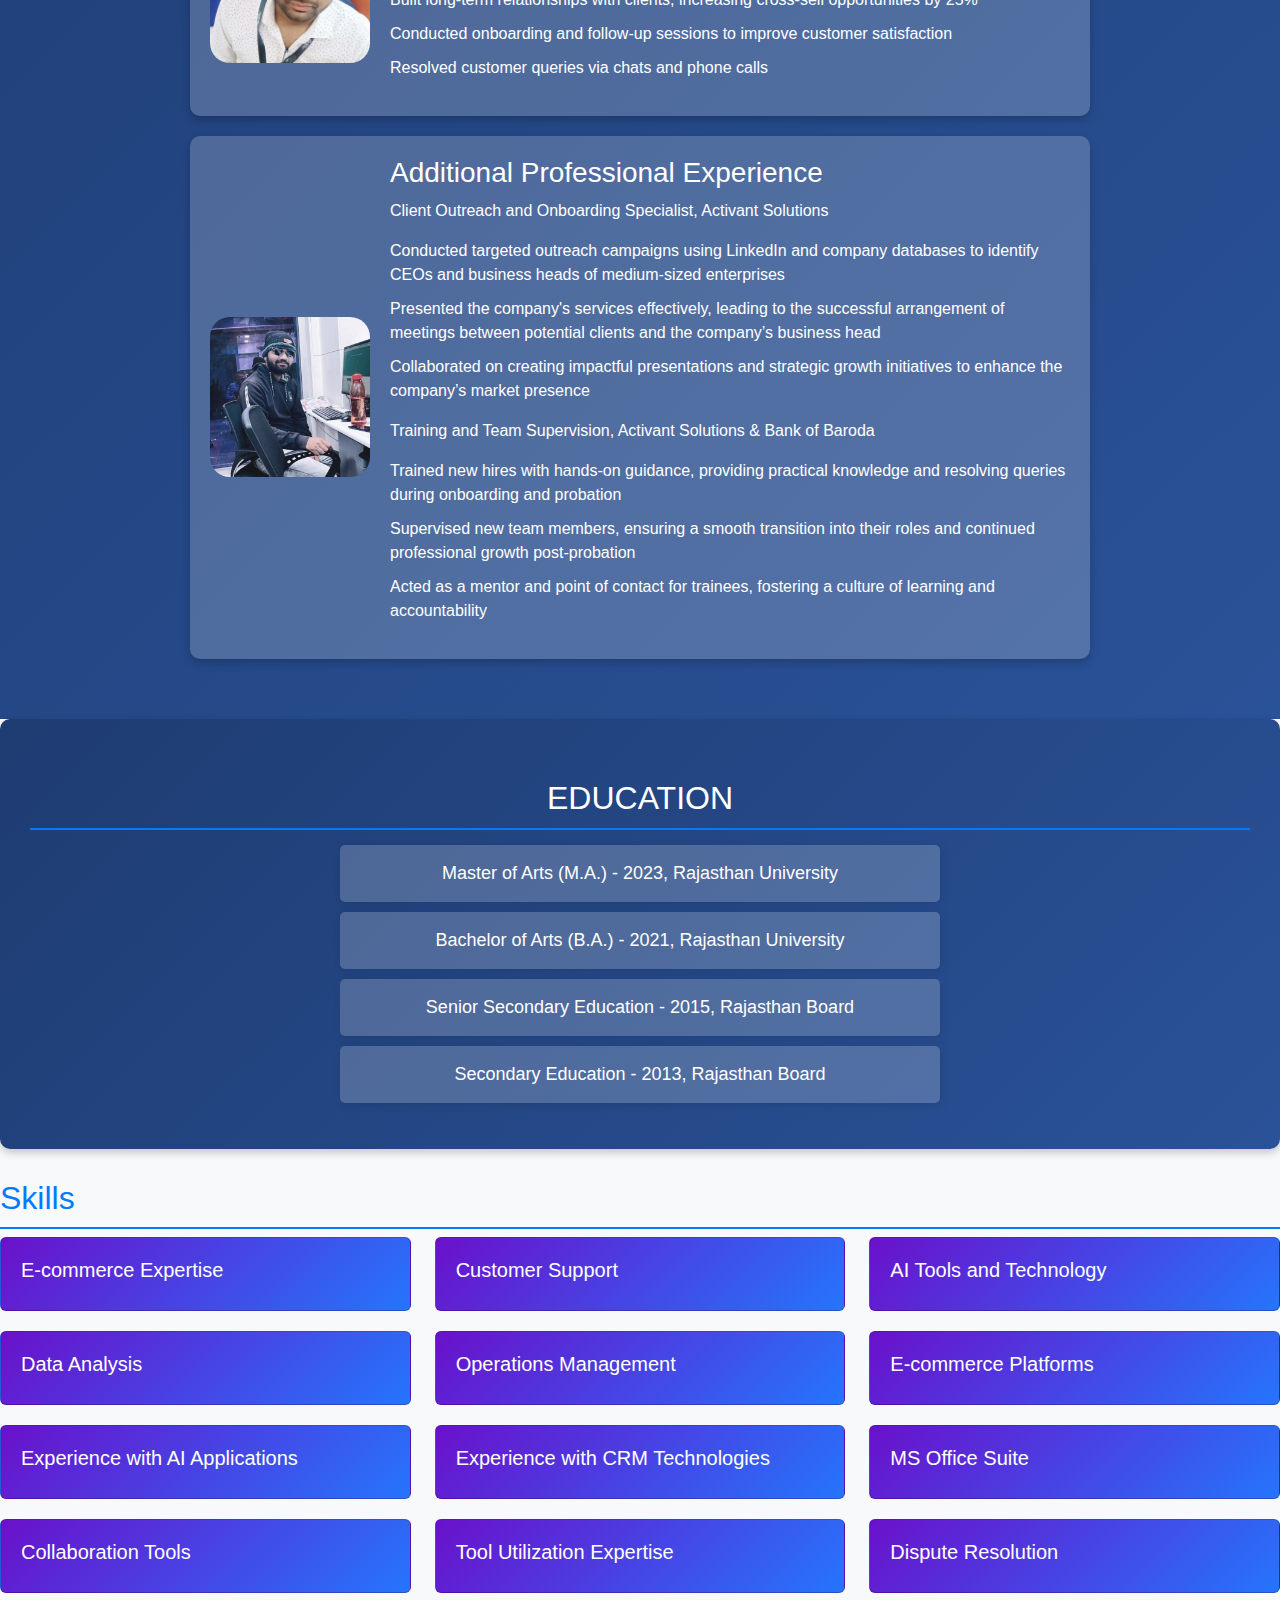
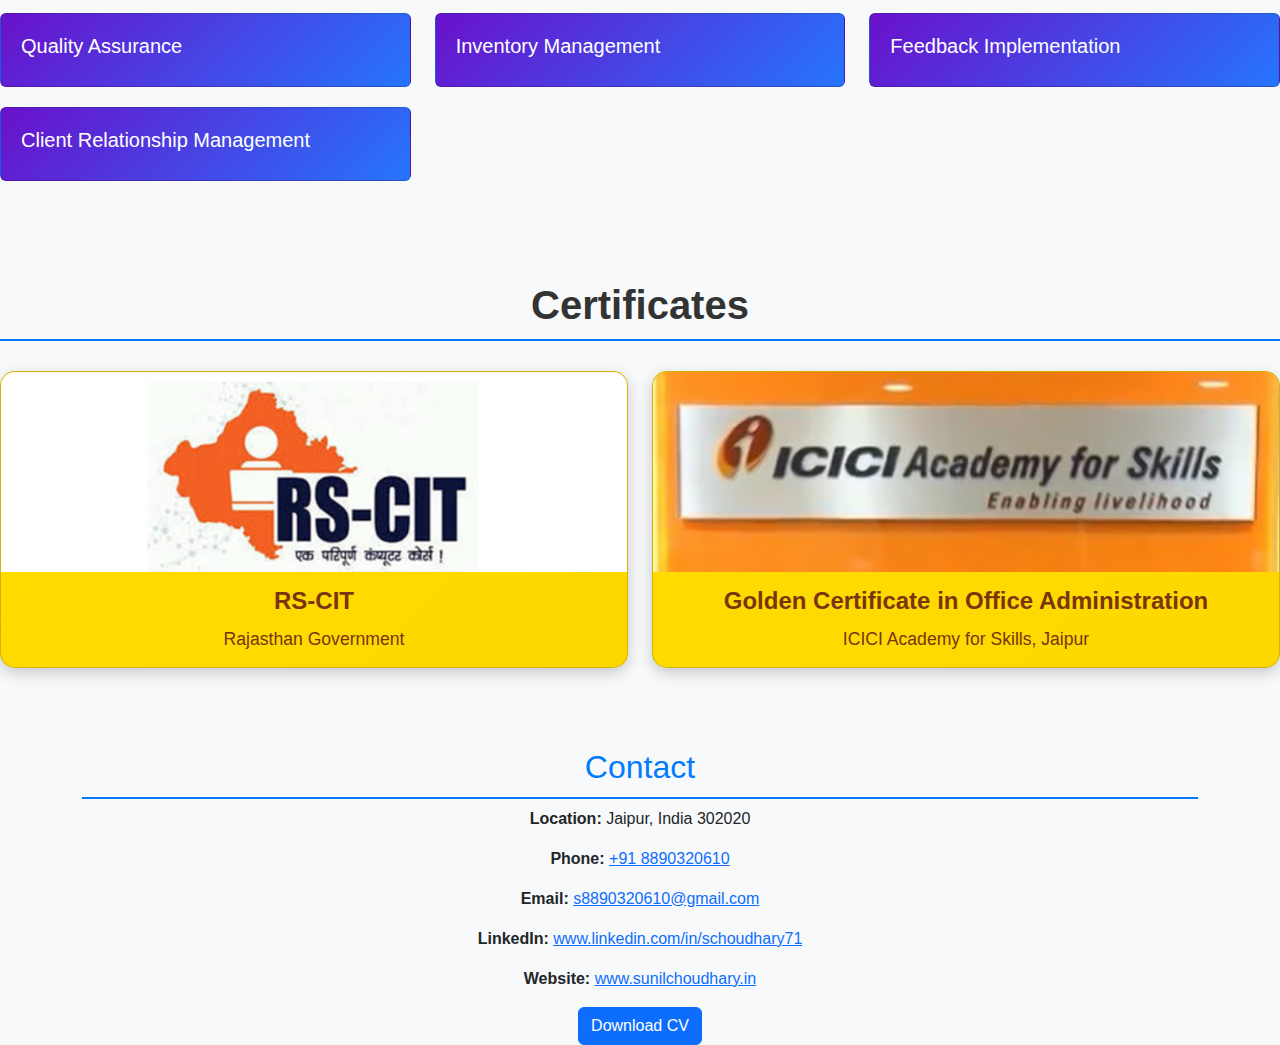
==== commit e3fd2e05: "Update index.html" ====
--- a/index.html
+++ b/index.html
@@ -291,7 +291,7 @@
     </div>
 </section>
 
-        <section id="contact" class="contact-section">
+      <section id="contact" class="contact-section">
     <div class="container text-center">
         <h2>Contact</h2>
         <div class="contact-info">
@@ -300,9 +300,15 @@
             <p><strong>Email:</strong> <a href="mailto:s8890320610@gmail.com">s8890320610@gmail.com</a></p>
             <p><strong>LinkedIn:</strong> <a href="https://www.linkedin.com/in/schoudhary71" target="_blank">www.linkedin.com/in/schoudhary71</a></p>
             <p><strong>Website:</strong> <a href="https://www.sunilchoudhary.in" target="_blank">www.sunilchoudhary.in</a></p>
-        </div>
-    </div>
-</section>
+            
+            <!-- Download CV Button -->
+            <a href="assets/SUNIL CHOUDHARY.pdf" download="Sunil_Choudhary_CV.pdf" class="btn btn-primary download-btn">
+                Download CV
+            </a>
+        </div>
+    </div>
+</section>
+
     </div>
 
     <script src="https://cdn.jsdelivr.net/npm/bootstrap@5.1.3/dist/js/bootstrap.bundle.min.js"></script>
--- a/styles.css
+++ b/styles.css
@@ -131,10 +131,70 @@
 .hero-section h1 { font-size: 3rem; margin-bottom: 20px; }
 .hero-section p { font-size: 1.25rem; max-width: 700px; margin: 0 auto; }
 
-/* Rest of your styles remain the same */ 
-.certificate-card { background: linear-gradient(135deg, #FFDC00 0%, #FFD700 100%);
-color: #78350F; 
-}
+/* Certificates Section */
+#certificates {
+    padding: 50px 0;
+    text-align: center;
+}
+
+#certificates h2 {
+    font-size: 2.5rem;
+    margin-bottom: 30px;
+    color: #333;
+    font-weight: bold;
+}
+
+/* Certificate Card */
+.certificate-card {
+    background: linear-gradient(135deg, #FFDC00 0%, #FFD700 100%);
+    color: #78350F;
+    border-radius: 15px;
+    box-shadow: 0px 5px 15px rgba(0, 0, 0, 0.2);
+    overflow: hidden;
+    transition: transform 0.3s ease-in-out;
+    text-align: center;
+}
+
+.certificate-card:hover {
+    transform: translateY(-10px);
+    box-shadow: 0px 8px 20px rgba(0, 0, 0, 0.3);
+}
+
+/* Certificate Image */
+.certificate-image {
+    width: 100%;
+    height: 200px; /* Adjust as needed */
+    overflow: hidden;
+}
+
+.certificate-image img {
+    width: 100%;
+    height: 100%;
+    object-fit: cover;
+}
+
+/* Card Body */
+.certificate-card .card-body {
+    padding: 15px;
+}
+
+.certificate-card .card-title {
+    font-size: 1.5rem;
+    font-weight: bold;
+    margin-bottom: 10px;
+}
+
+.certificate-card .card-text {
+    font-size: 1.1rem;
+}
+
+/* Responsive Adjustments */
+@media (max-width: 768px) {
+    .certificate-card {
+        margin-bottom: 20px;
+    }
+}
+
 /* Royal color */
 margin-bottom: 20px; transition: transform 0.3s, box-shadow 0.3s; position: relative; overflow: hidden; } 
 .certificate-card .card-body { padding: 20px; } 
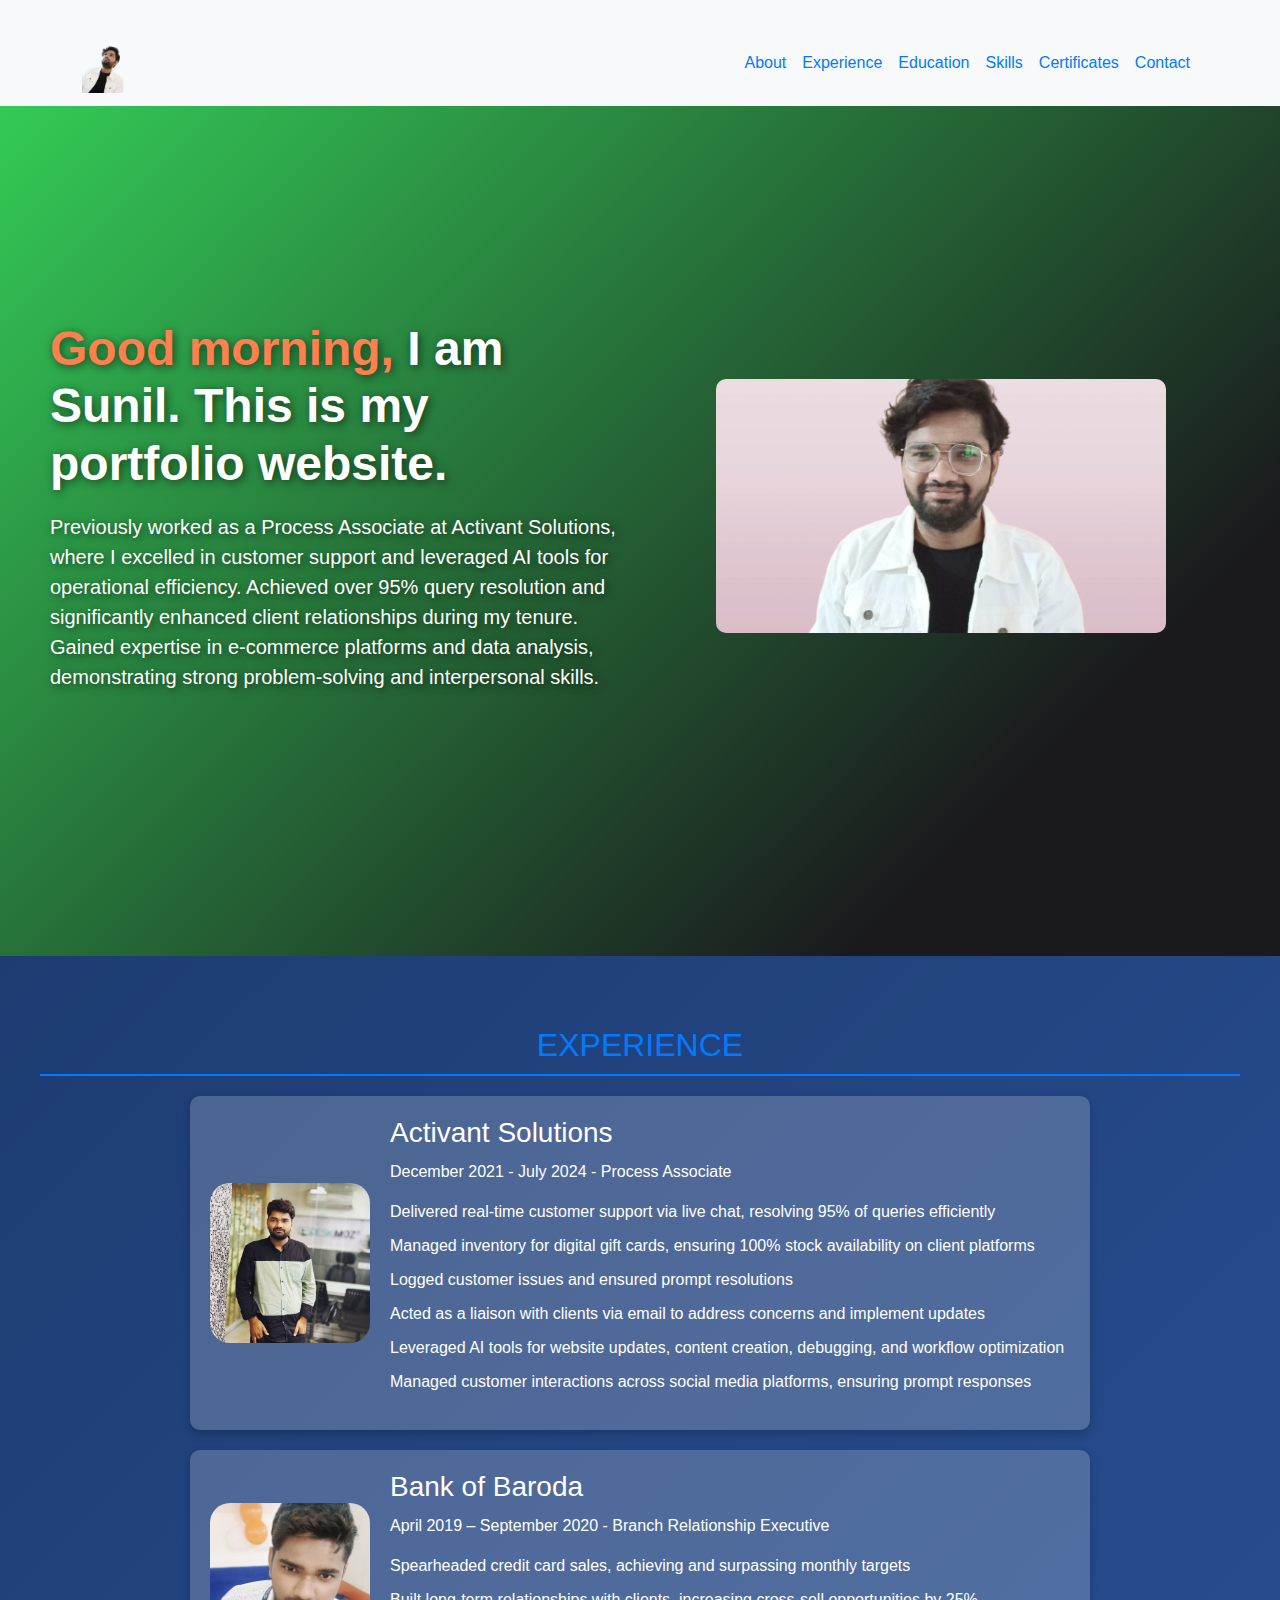
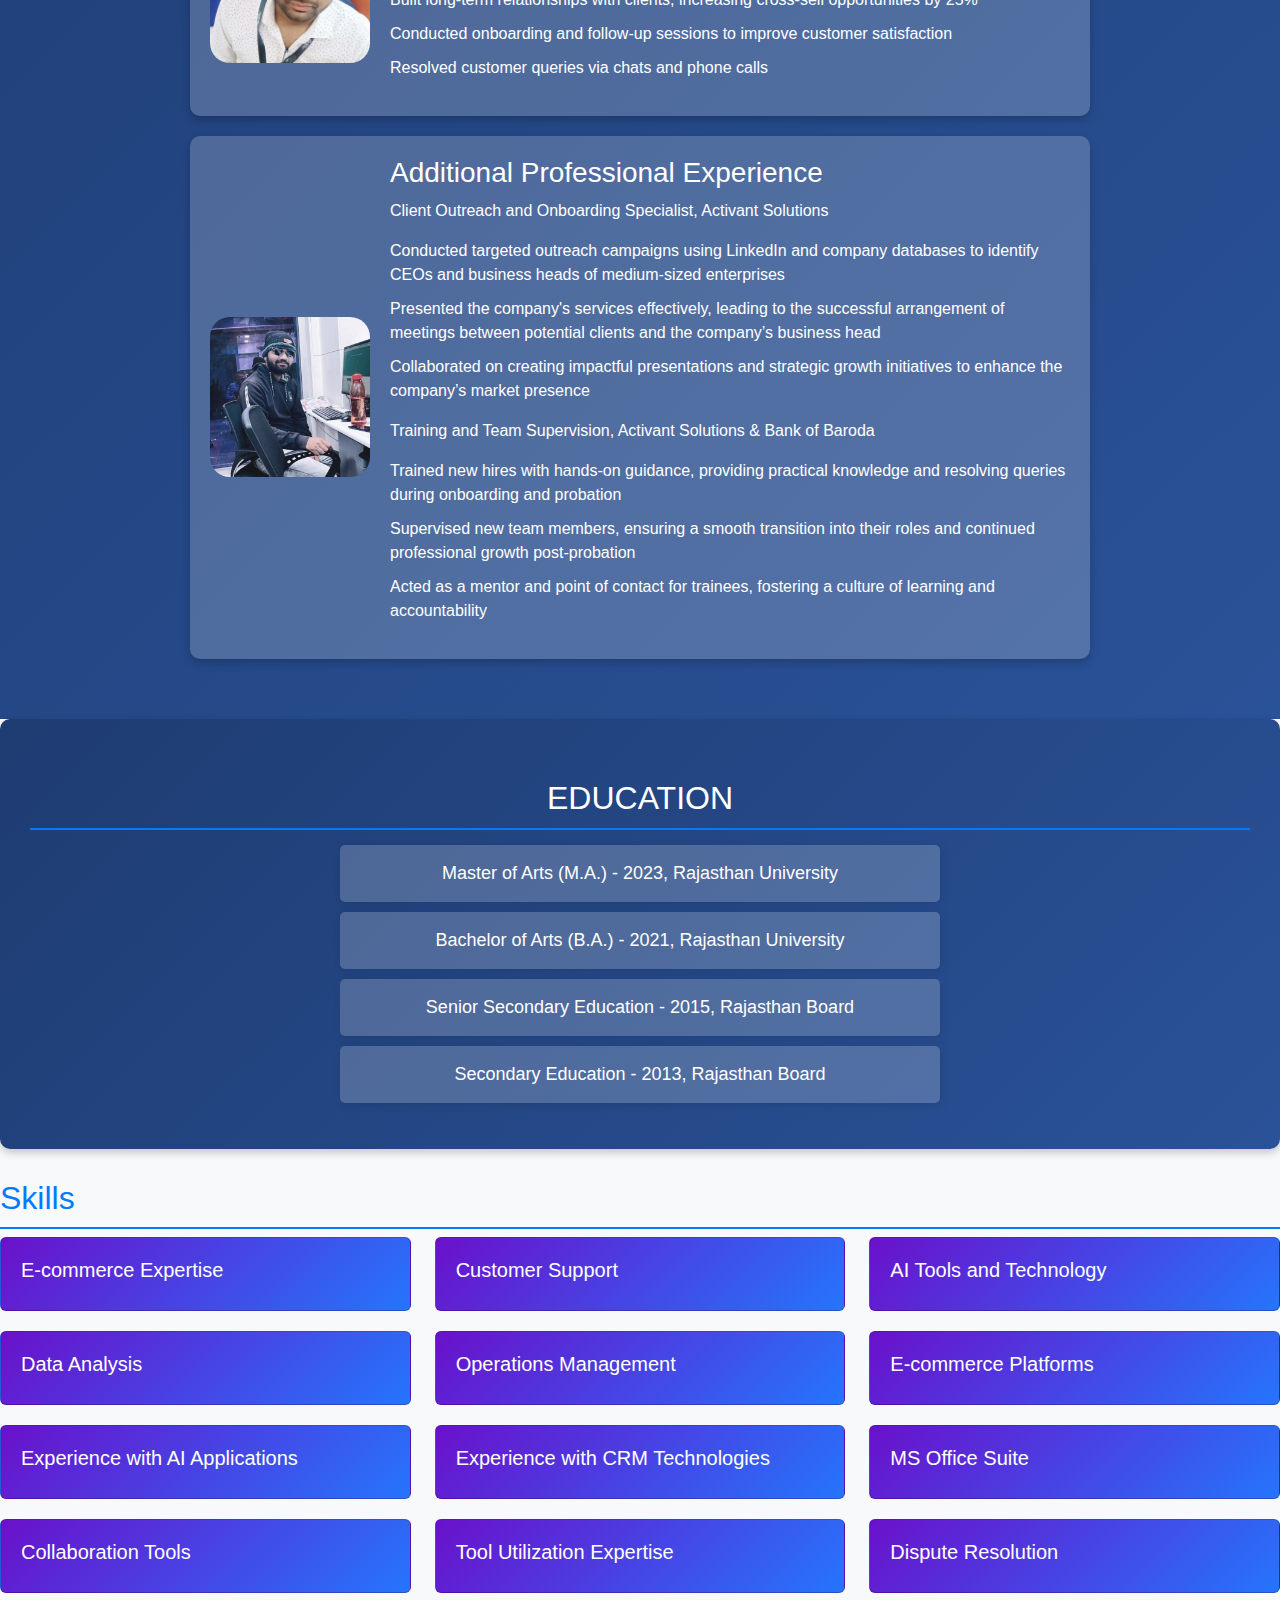
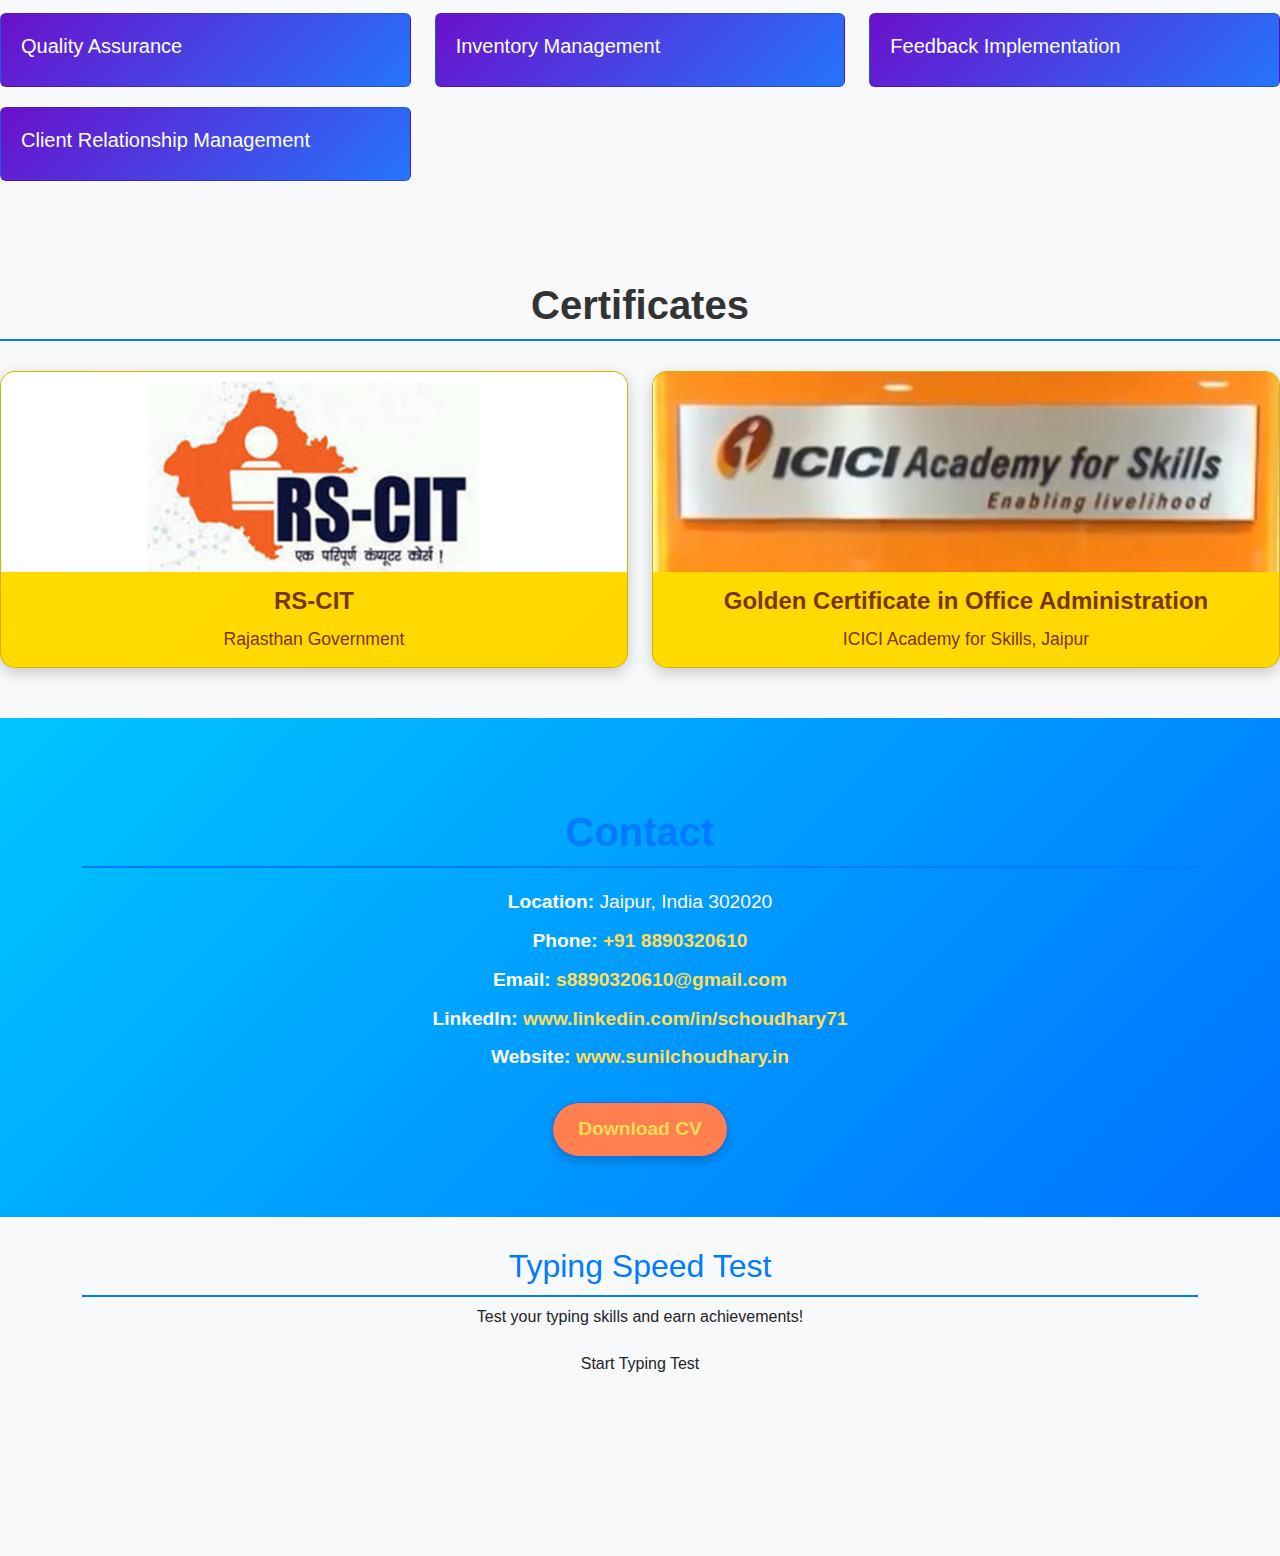
==== commit 789948f3: "Update index.html" ====
--- a/index.html
+++ b/index.html
@@ -308,6 +308,19 @@
         </div>
     </div>
 </section>
+<section id="typing-test" class="typing-test-section">
+    <div class="container text-center">
+        <h2>Typing Speed Test</h2>
+        <p>Test your typing skills and earn achievements!</p>
+        <button id="start-test" class="btn">Start Typing Test</button>
+        
+        <div id="test-container" class="hidden">
+            <iframe id="typing-frame" src="" loading="lazy"></iframe>
+            <p id="wpm-result"></p>
+            <p id="achievement"></p>
+        </div>
+    </div>
+</section>
 
     </div>
 
--- a/styles.css
+++ b/styles.css
@@ -333,4 +333,73 @@
     opacity: 1;
 }
 
-
+/* Contact Section */
+.contact-section {
+    padding: 60px 0;
+    background: linear-gradient(135deg, #00c6ff, #0072ff); /* Cool Blue Gradient */
+    color: #ffffff;
+    text-align: center;
+}
+
+.contact-section h2 {
+    font-size: 2.5rem;
+    margin-bottom: 20px;
+    font-weight: bold;
+}
+
+.contact-info p {
+    font-size: 1.2rem;
+    margin: 10px 0;
+}
+
+.contact-info a {
+    color: #ffdd57; /* Highlighted Links */
+    text-decoration: none;
+    font-weight: bold;
+}
+
+.contact-info a:hover {
+    text-decoration: underline;
+}
+
+/* Download CV Button */
+.download-btn {
+    display: inline-block;
+    margin-top: 20px;
+    padding: 12px 25px;
+    font-size: 1.2rem;
+    font-weight: bold;
+    color: #fff;
+    background: #ff7f50; /* Orange Accent */
+    border-radius: 30px;
+    text-decoration: none;
+    transition: all 0.3s ease-in-out;
+    box-shadow: 0px 4px 10px rgba(0, 0, 0, 0.2);
+}
+
+.download-btn:hover {
+    background: #fff;
+    color: #ff7f50;
+    box-shadow: 0px 6px 15px rgba(0, 0, 0, 0.3);
+}
+
+/* Responsive Adjustments */
+@media (max-width: 768px) {
+    .contact-section {
+        padding: 40px 20px;
+    }
+
+    .contact-section h2 {
+        font-size: 2rem;
+    }
+
+    .contact-info p {
+        font-size: 1rem;
+    }
+
+    .download-btn {
+        font-size: 1rem;
+        padding: 10px 20px;
+    }
+}
+
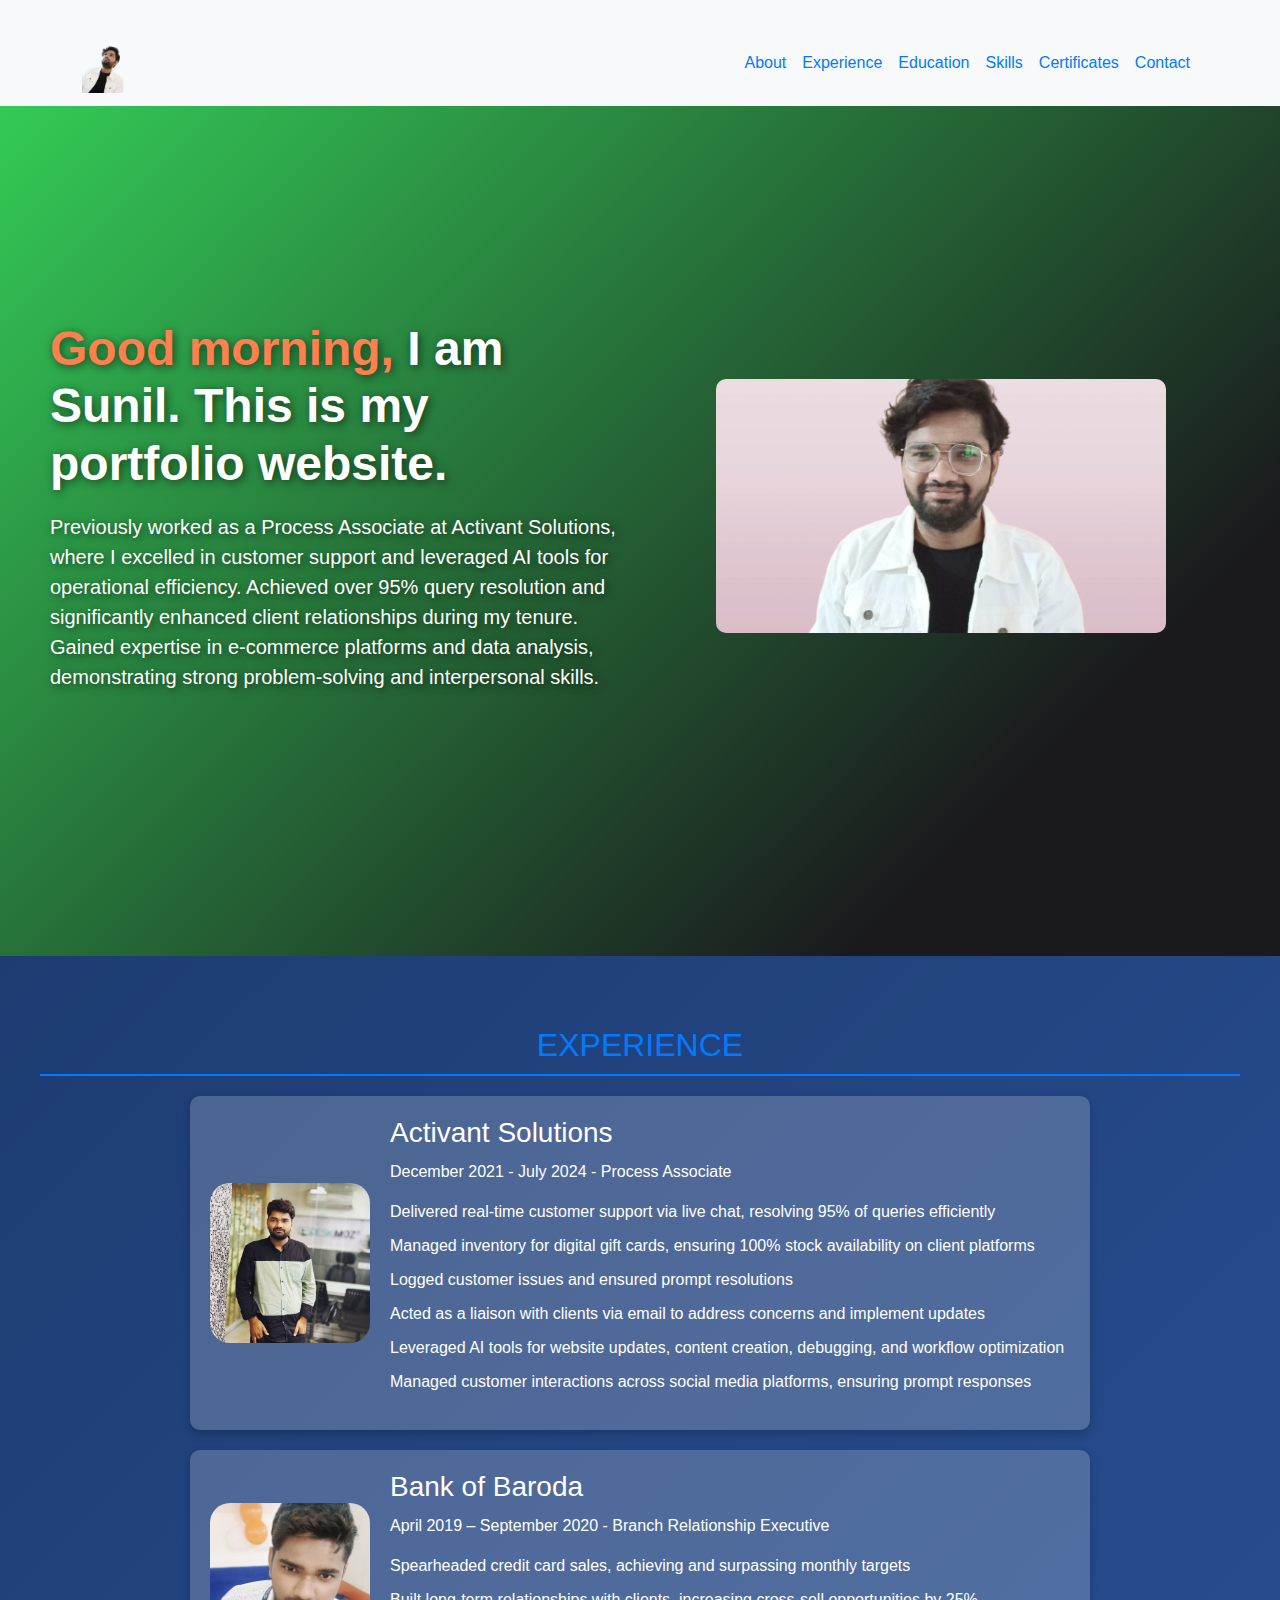
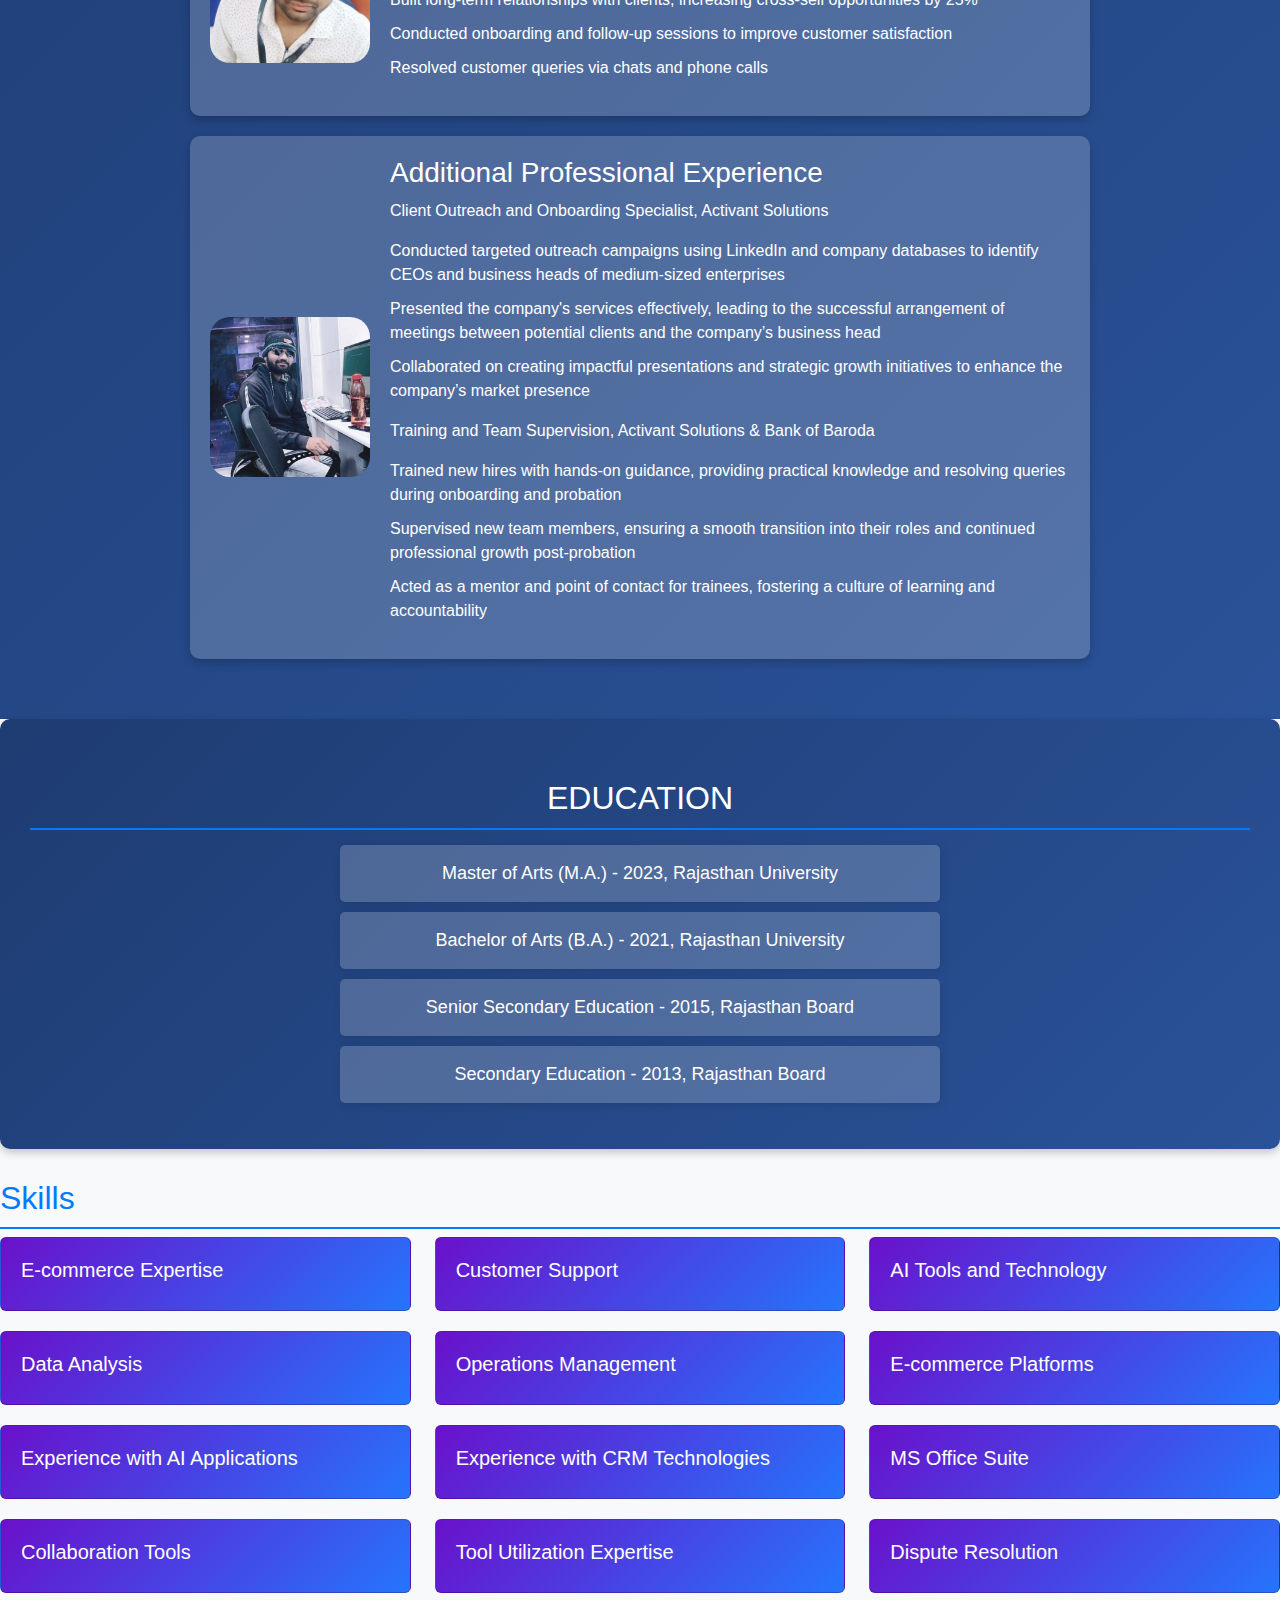
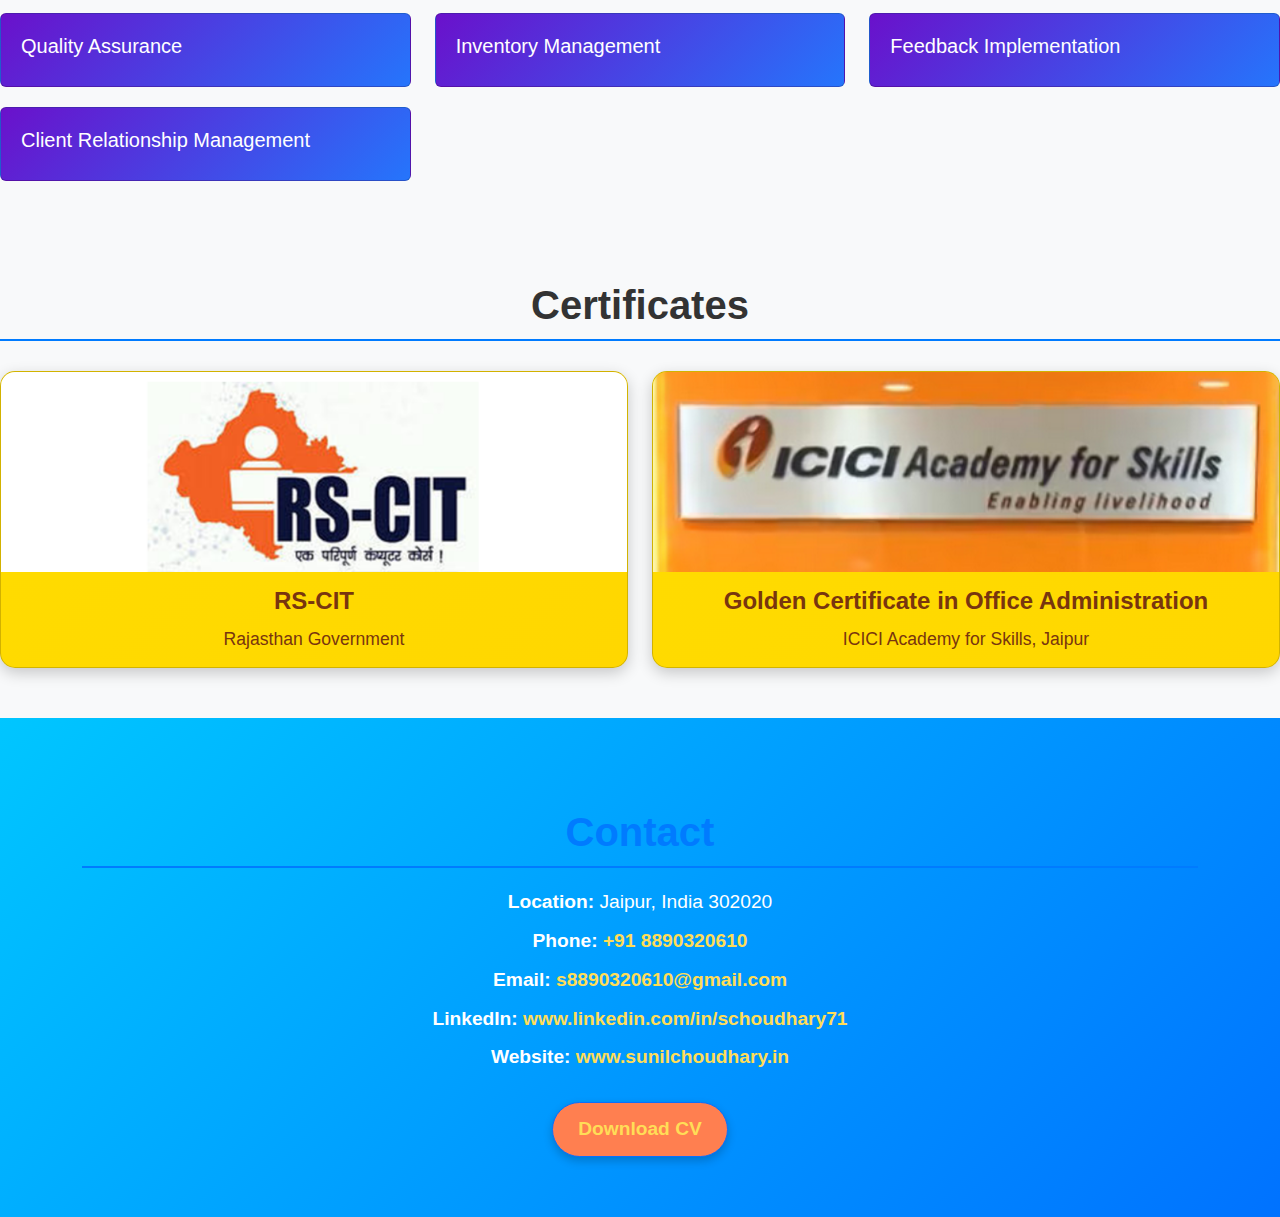
==== commit 29742986: "Update index.html" ====
--- a/index.html
+++ b/index.html
@@ -308,19 +308,6 @@
         </div>
     </div>
 </section>
-<section id="typing-test" class="typing-test-section">
-    <div class="container text-center">
-        <h2>Typing Speed Test</h2>
-        <p>Test your typing skills and earn achievements!</p>
-        <button id="start-test" class="btn">Start Typing Test</button>
-        
-        <div id="test-container" class="hidden">
-            <iframe id="typing-frame" src="" loading="lazy"></iframe>
-            <p id="wpm-result"></p>
-            <p id="achievement"></p>
-        </div>
-    </div>
-</section>
 
     </div>
 
--- a/styles.css
+++ b/styles.css
@@ -402,4 +402,3 @@
         padding: 10px 20px;
     }
 }
-
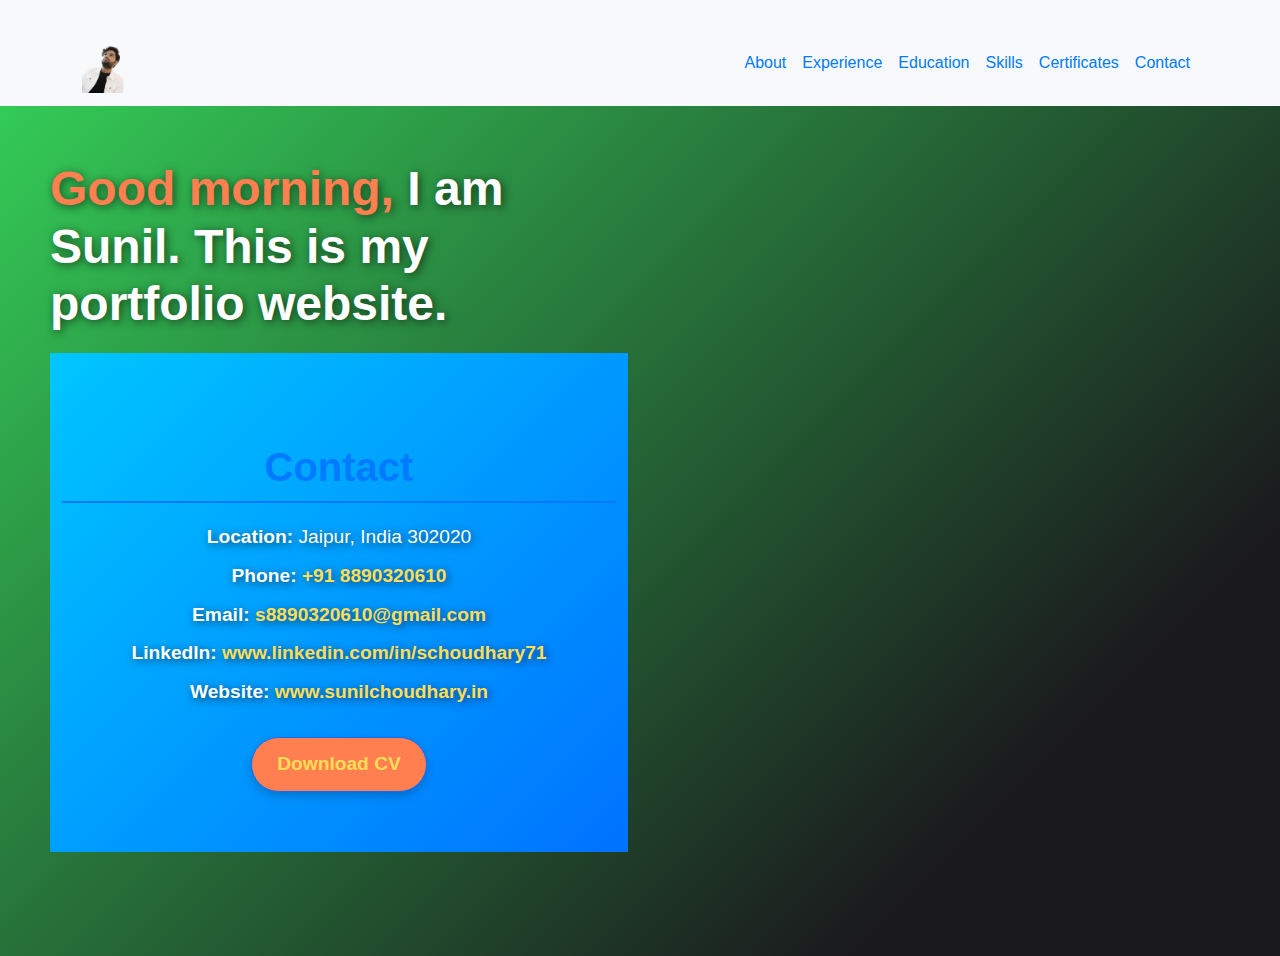
==== commit 5c6d60ee: "Update index.html" ====
--- a/index.html
+++ b/index.html
@@ -34,263 +34,7 @@
             <!-- Hero Text -->
             <div class="col-md-6 hero-text">
                 <h1><span id="dynamic-greeting"></span> I am Sunil. This is my portfolio website.</h1>
-                <p>
-                    Previously worked as a Process Associate at Activant Solutions, where I excelled in customer support 
-                    and leveraged AI tools for operational efficiency. Achieved over 95% query resolution and significantly 
-                    enhanced client relationships during my tenure. Gained expertise in e-commerce platforms and data 
-                    analysis, demonstrating strong problem-solving and interpersonal skills.
-                </p>
-            </div>
-
-            <!-- Hero Image -->
-            <div class="col-md-6 hero-image text-center">
-                <img src="My Images/white_pressional__3_-changedbg.png" alt="Professional Image" class="hero-img">
-            </div>
-        </div>
-    </div>
-</section>
-
-      <section id="experience">
-  <h2>Experience</h2>
-  
-  <div class="experience-item" id="experience-activant">
-    <img src="My Images/deskmoz.jpg" alt="Activant Solutions" class="experience-img">
-    <div class="experience-content">
-      <h3>Activant Solutions</h3>
-      <p>December 2021 - July 2024 - Process Associate</p>
-      <ul>
-        <li>Delivered real-time customer support via live chat, resolving 95% of queries efficiently</li>
-        <li>Managed inventory for digital gift cards, ensuring 100% stock availability on client platforms</li>
-        <li>Logged customer issues and ensured prompt resolutions</li>
-        <li>Acted as a liaison with clients via email to address concerns and implement updates</li>
-        <li>Leveraged AI tools for website updates, content creation, debugging, and workflow optimization</li>
-        <li>Managed customer interactions across social media platforms, ensuring prompt responses</li>
-      </ul>
-    </div>
-  </div>
-
-  <div class="experience-item" id="experience-bob">
-    <img src="My Images/Bob.jpg" alt="Bank of Baroda" class="experience-img">
-    <div class="experience-content">
-      <h3>Bank of Baroda</h3>
-      <p>April 2019 – September 2020 - Branch Relationship Executive</p>
-      <ul>
-        <li>Spearheaded credit card sales, achieving and surpassing monthly targets</li>
-        <li>Built long-term relationships with clients, increasing cross-sell opportunities by 25%</li>
-        <li>Conducted onboarding and follow-up sessions to improve customer satisfaction</li>
-        <li>Resolved customer queries via chats and phone calls</li>
-      </ul>
-    </div>
-  </div>
-
-  <div class="experience-item" id="experience-additional">
-    <img src="My Images/bohemian.jpg" alt="Additional Professional Experience" class="experience-img">
-    <div class="experience-content">
-      <h3>Additional Professional Experience</h3>
-      <p>Client Outreach and Onboarding Specialist, Activant Solutions</p>
-      <ul>
-        <li>Conducted targeted outreach campaigns using LinkedIn and company databases to identify CEOs and business heads of medium-sized enterprises</li>
-        <li>Presented the company's services effectively, leading to the successful arrangement of meetings between potential clients and the company’s business head</li>
-        <li>Collaborated on creating impactful presentations and strategic growth initiatives to enhance the company’s market presence</li>
-      </ul>
-      <p>Training and Team Supervision, Activant Solutions & Bank of Baroda</p>
-      <ul>
-        <li>Trained new hires with hands-on guidance, providing practical knowledge and resolving queries during onboarding and probation</li>
-        <li>Supervised new team members, ensuring a smooth transition into their roles and continued professional growth post-probation</li>
-        <li>Acted as a mentor and point of contact for trainees, fostering a culture of learning and accountability</li>
-      </ul>
-    </div>
-  </div>
-
-</section>
-
-        <section id="education">
-    <h2>Education</h2>
-    <ul>
-        <li>
-            Master of Arts (M.A.) - 2023, Rajasthan University
-            <span class="subjects">Subjects: English Literature</span>
-        </li>
-        <li>
-            Bachelor of Arts (B.A.) - 2021, Rajasthan University
-            <span class="subjects">Subjects: Political Science, Sociology, Philosophy</span>
-        </li>
-        <li>
-            Senior Secondary Education - 2015, Rajasthan Board
-            <span class="subjects">Subjects: History, Hindi Literature, Political Science</span>
-        </li>
-        <li>
-            Secondary Education - 2013, Rajasthan Board
-            <span class="subjects">Subjects: English Language, Hindi Language, English Grammar, Hindi Grammar, Sanskrit, Maths, Science, Political Science, Environmental Science</span>
-        </li>
-    </ul>
-</section>
-
-      <section id="skills">
-    <h2>Skills</h2>
-    <div class="row">
-        <div class="col-lg-4 col-md-6 col-sm-12">
-            <div class="card skill-card">
-                <div class="card-body">
-                    <h5 class="card-title">E-commerce Expertise</h5>
-                    <p class="card-text">Experience optimizing product listings and handling transactions to boost sales and customer satisfaction.</p>
-                </div>
-            </div>
-        </div>
-        <div class="col-lg-4 col-md-6 col-sm-12">
-            <div class="card skill-card">
-                <div class="card-body">
-                    <h5 class="card-title">Customer Support</h5>
-                    <p class="card-text">Delivering real-time customer support via live chat, phone, and email, ensuring quick resolutions and high satisfaction.</p>
-                </div>
-            </div>
-        </div>
-        <div class="col-lg-4 col-md-6 col-sm-12">
-            <div class="card skill-card">
-                <div class="card-body">
-                    <h5 class="card-title">AI Tools and Technology</h5>
-                    <p class="card-text">Leveraging AI tools for website updates, content creation, debugging, and workflow optimization.</p>
-                </div>
-            </div>
-        </div>
-        <div class="col-lg-4 col-md-6 col-sm-12">
-            <div class="card skill-card">
-                <div class="card-body">
-                    <h5 class="card-title">Data Analysis</h5>
-                    <p class="card-text">Skilled in analyzing complex data sets to inform strategic decisions and optimize operations.</p>
-                </div>
-            </div>
-        </div>
-        <div class="col-lg-4 col-md-6 col-sm-12">
-            <div class="card skill-card">
-                <div class="card-body">
-                    <h5 class="card-title">Operations Management</h5>
-                    <p class="card-text">Expert in overseeing daily operations to ensure efficiency, quality, and compliance with standards.</p>
-                </div>
-            </div>
-        </div>
-        <div class="col-lg-4 col-md-6 col-sm-12">
-            <div class="card skill-card">
-                <div class="card-body">
-                    <h5 class="card-title">E-commerce Platforms</h5>
-                    <p class="card-text">Proficient in handling various e-commerce platforms and ensuring seamless online transactions.</p>
-                </div>
-            </div>
-        </div>
-        <div class="col-lg-4 col-md-6 col-sm-12">
-            <div class="card skill-card">
-                <div class="card-body">
-                    <h5 class="card-title">Experience with AI Applications</h5>
-                    <p class="card-text">Applying AI applications for improved efficiency in customer support and operations.</p>
-                </div>
-            </div>
-        </div>
-        <div class="col-lg-4 col-md-6 col-sm-12">
-            <div class="card skill-card">
-                <div class="card-body">
-                    <h5 class="card-title">Experience with CRM Technologies</h5>
-                    <p class="card-text">Managing customer relationships and tracking interactions using CRM software.</p>
-                </div>
-            </div>
-        </div>
-        <div class="col-lg-4 col-md-6 col-sm-12">
-            <div class="card skill-card">
-                <div class="card-body">
-                    <h5 class="card-title">MS Office Suite</h5>
-                    <p class="card-text">Proficient in Microsoft Office applications, including Excel, Word, PowerPoint, and Outlook.</p>
-                </div>
-            </div>
-        </div>
-        <div class="col-lg-4 col-md-6 col-sm-12">
-            <div class="card skill-card">
-                <div class="card-body">
-                    <h5 class="card-title">Collaboration Tools</h5>
-                    <p class="card-text">Experience using collaboration tools such as Slack, Microsoft Teams, and Google Workspace.</p>
-                </div>
-            </div>
-        </div>
-        <div class="col-lg-4 col-md-6 col-sm-12">
-            <div class="card skill-card">
-                <div class="card-body">
-                    <h5 class="card-title">Tool Utilization Expertise</h5>
-                    <p class="card-text">Adept at utilizing a variety of tools to streamline processes and improve productivity.</p>
-                </div>
-            </div>
-        </div>
-        <div class="col-lg-4 col-md-6 col-sm-12">
-            <div class="card skill-card">
-                <div class="card-body">
-                    <h5 class="card-title">Dispute Resolution</h5>
-                    <p class="card-text">Skilled in resolving disputes and ensuring customer satisfaction through effective communication and problem-solving.</p>
-                </div>
-            </div>
-        </div>
-        <div class="col-lg-4 col-md-6 col-sm-12">
-            <div class="card skill-card">
-                <div class="card-body">
-                    <h5 class="card-title">Quality Assurance</h5>
-                    <p class="card-text">Ensuring high quality in all deliverables and maintaining best-in-class standards.</p>
-                </div>
-            </div>
-        </div>
-        <div class="col-lg-4 col-md-6 col-sm-12">
-            <div class="card skill-card">
-                <div class="card-body">
-                    <h5 class="card-title">Inventory Management</h5>
-                    <p class="card-text">Managing inventory to ensure stock availability and efficient supply chain operation.</p>
-                </div>
-            </div>
-        </div>
-         <div class="col-lg-4 col-md-6 col-sm-12">
-            <div class="card skill-card">
-                <div class="card-body">
-                    <h5 class="card-title">Feedback Implementation</h5>
-                    <p class="card-text">Effectively implementing feedback to improve processes and customer experiences.</p>
-                </div>
-            </div>
-        </div>
-         <div class="col-lg-4 col-md-6 col-sm-12">
-            <div class="card skill-card">
-                <div class="card-body">
-                    <h5 class="card-title">Client Relationship Management</h5>
-                    <p class="card-text">Building and maintaining strong client relationships to drive customer loyalty and business success.</p>
-                </div>
-            </div>
-        </div>
-    </div>
-</section>
-
-     <section id="certificates">
-    <h2>Certificates</h2>
-    <div class="row">
-        <!-- RS-CIT Certificate -->
-        <div class="col-lg-6 col-md-12 col-sm-12">
-            <div class="card certificate-card">
-                <div class="certificate-image">
-                    <img src="assets/Screenshot 2025-01-04 180401.png" alt="RS-CIT Certificate">
-                </div>
-                <div class="card-body">
-                    <h5 class="card-title">RS-CIT</h5>
-                    <p class="card-text">Rajasthan Government</p>
-                </div>
-            </div>
-        </div>
-        
-        <!-- Golden Certificate -->
-        <div class="col-lg-6 col-md-12 col-sm-12">
-            <div class="card certificate-card">
-                <div class="certificate-image">
-                    <img src="assets/Screenshot 2025-01-04 175628.png" alt="Golden Certificate">
-                </div>
-                <div class="card-body">
-                    <h5 class="card-title">Golden Certificate in Office Administration</h5>
-                    <p class="card-text">ICICI Academy for Skills, Jaipur</p>
-                </div>
-            </div>
-        </div>
-    </div>
-</section>
-
+             
       <section id="contact" class="contact-section">
     <div class="container text-center">
         <h2>Contact</h2>
